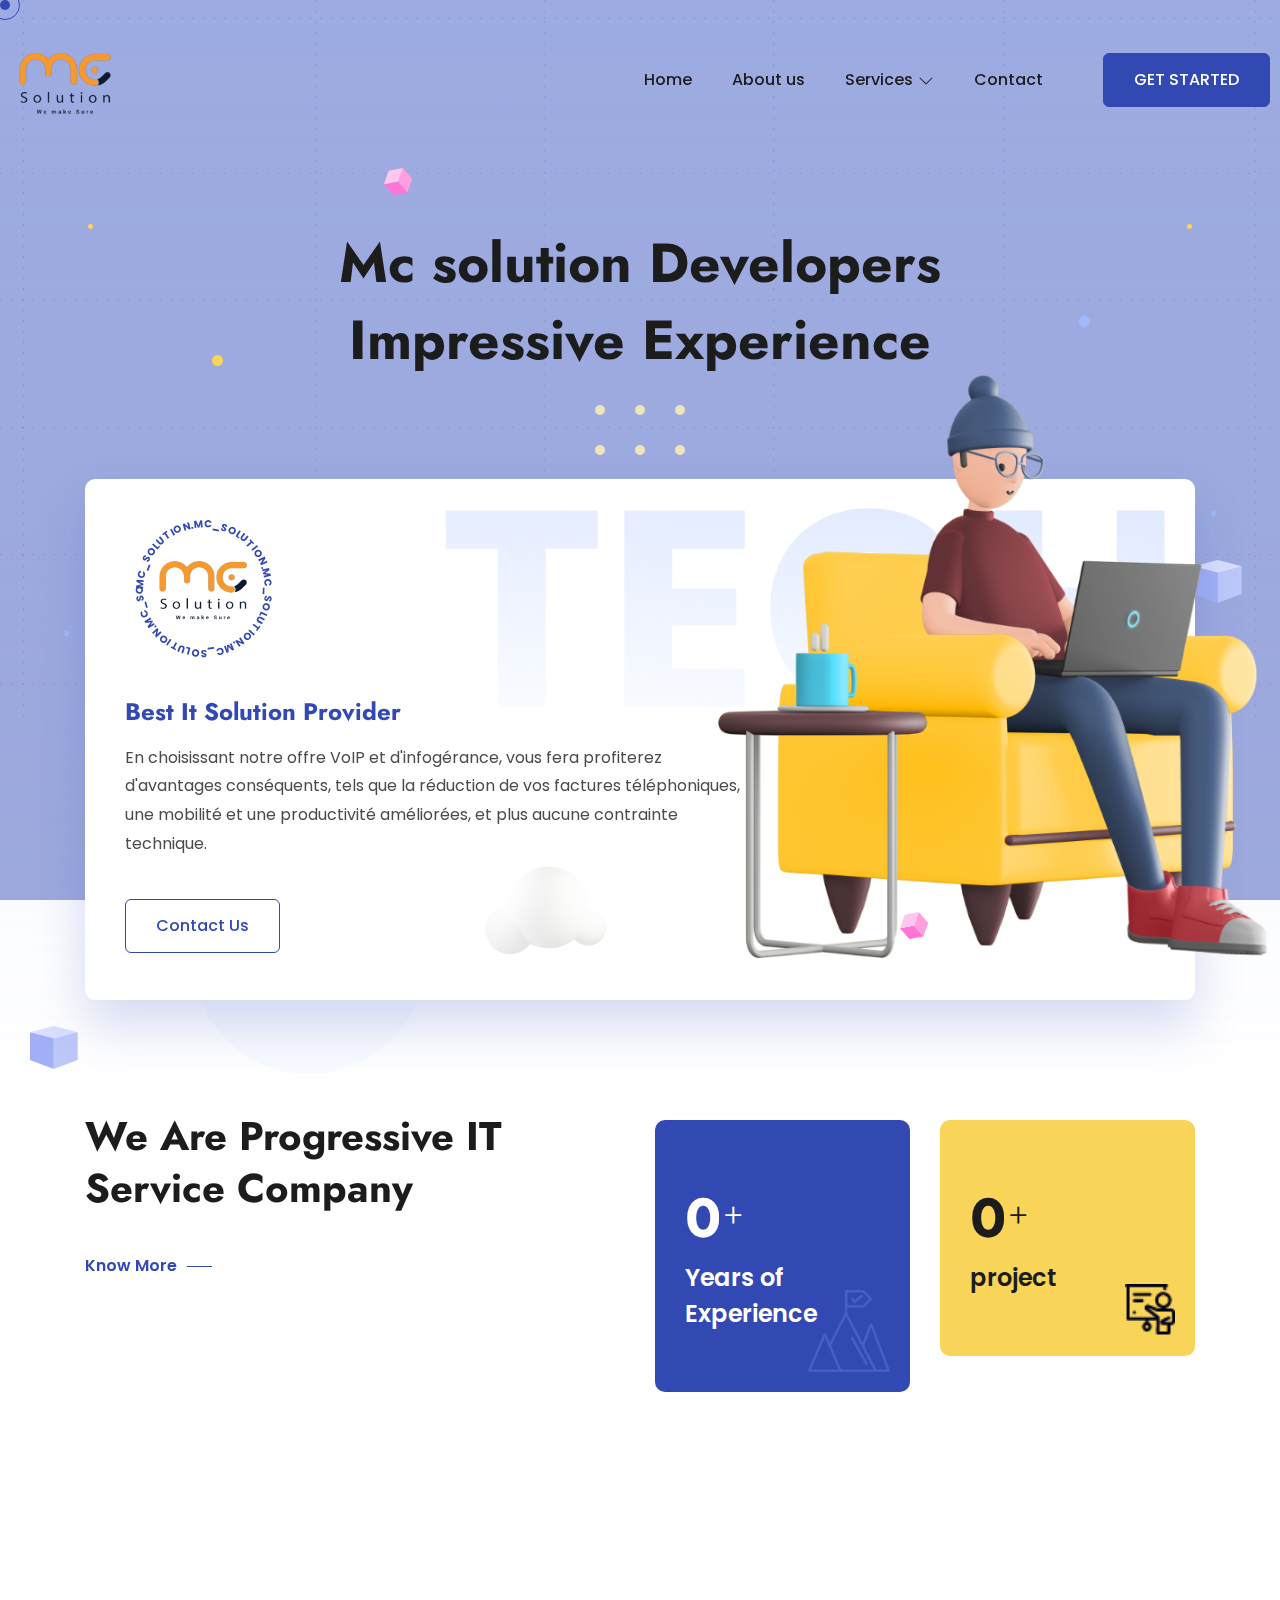
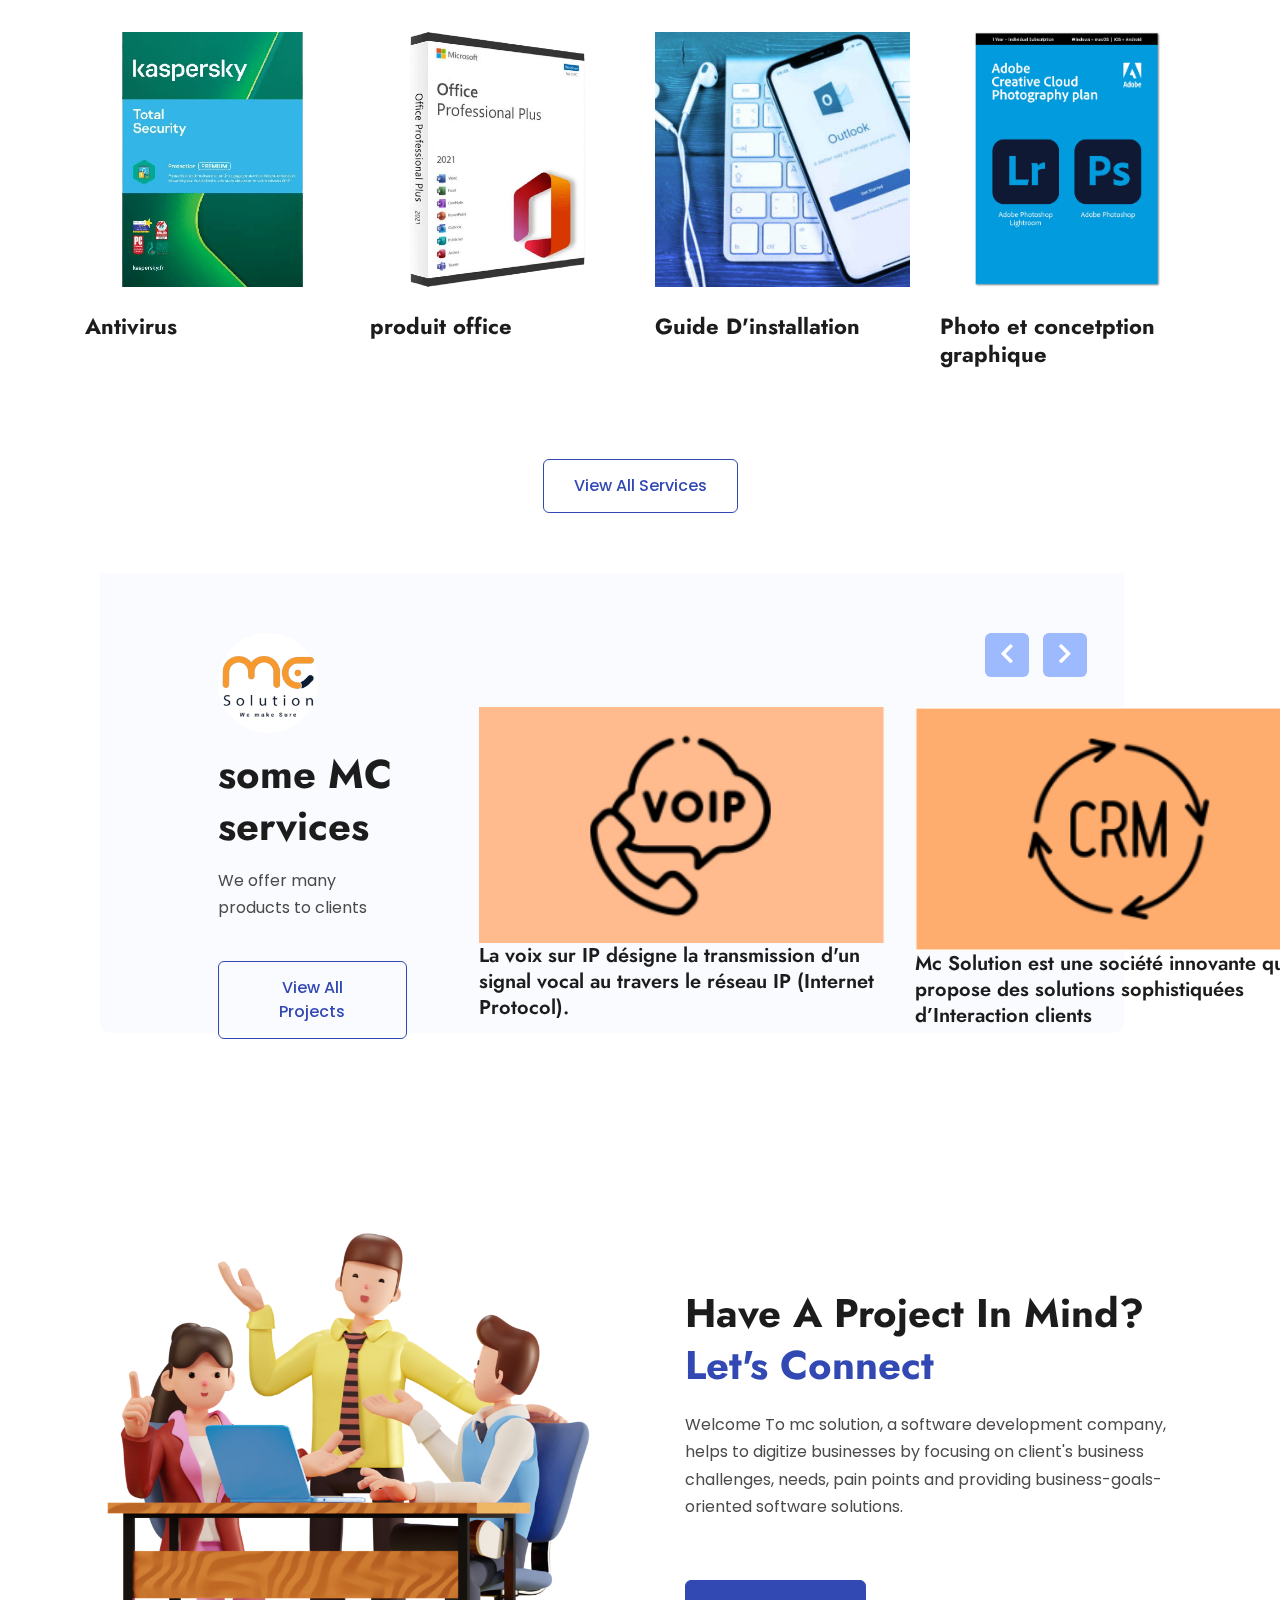
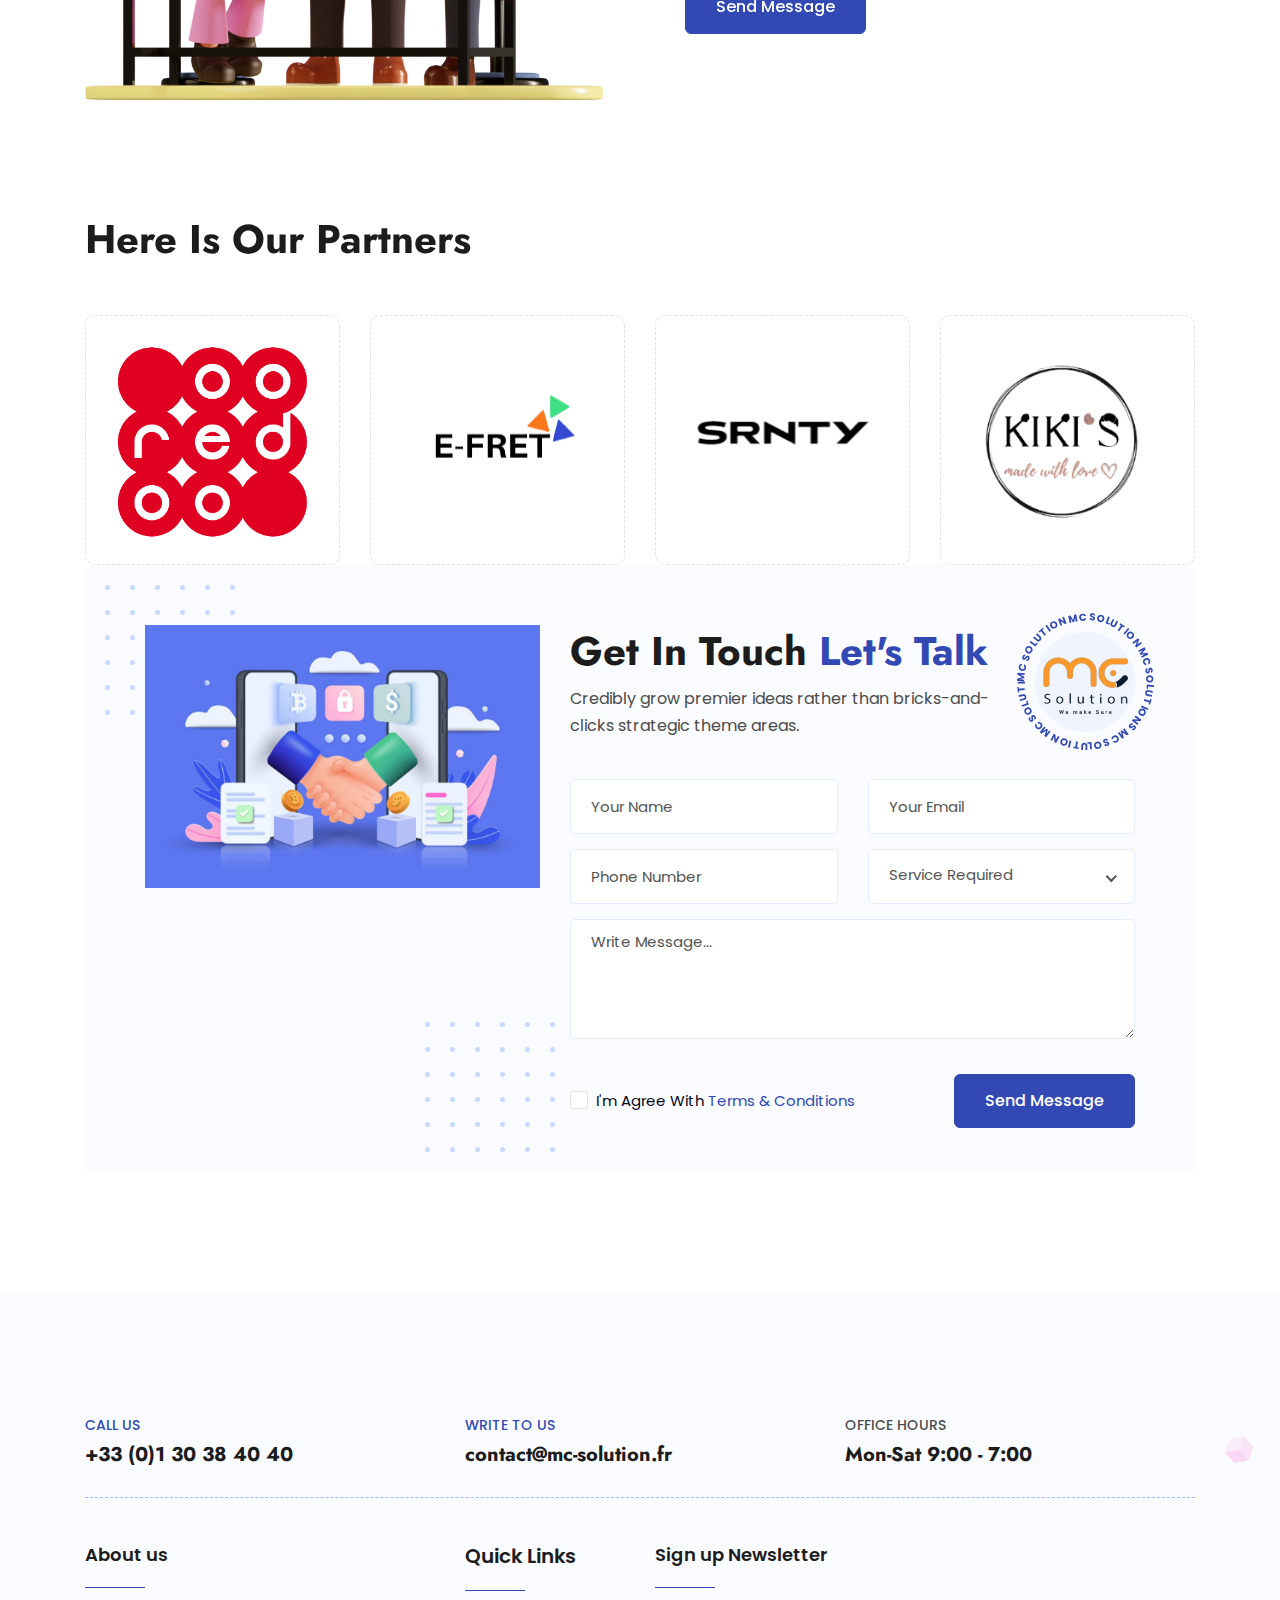
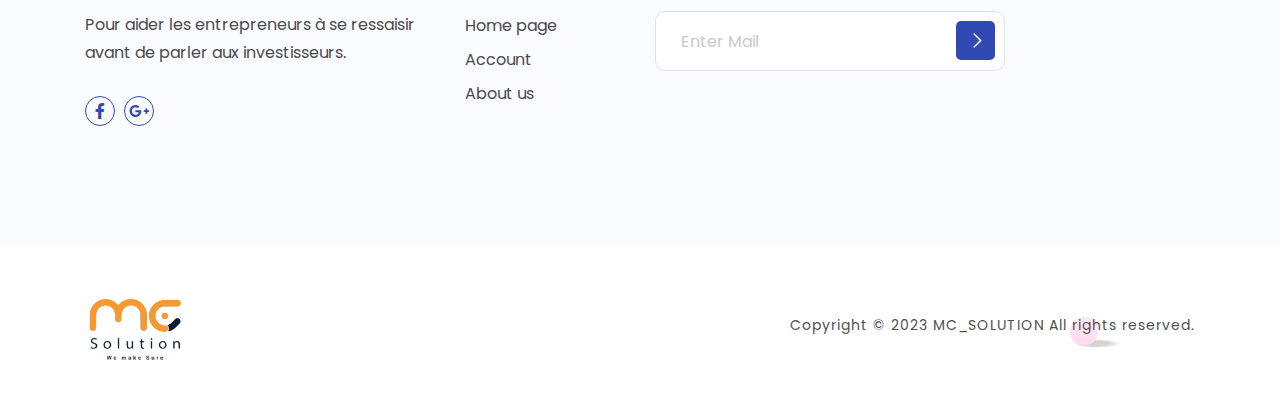
==== index.html @ ef021e76 "test" ====
<!DOCTYPE html>
<html lang="en">
<head>
    <meta charset="UTF-8">
    <meta name="viewport" content="width=device-width, initial-scale=1.0">
    <meta http-equiv="X-UA-Compatible" content="ie=edge">
    <title>MC solution</title>
    <link rel="preconnect" href="https://fonts.googleapis.com">
    <link rel="preconnect" href="https://fonts.gstatic.com" crossorigin>
    <link href="https://fonts.googleapis.com/css2?family=Jost:ital,wght@0,100;0,200;0,300;0,400;0,500;0,600;0,700;0,800;0,900;1,100;1,200;1,300;1,400;1,500;1,600;1,700;1,800;1,900&family=Poppins:ital,wght@0,100;0,200;0,300;0,400;0,500;0,600;0,700;0,800;0,900;1,100;1,200;1,300;1,400;1,500;1,600;1,700;1,800;1,900&display=swap" rel="stylesheet">
    <!-- fontawesome css link -->
    <link rel="stylesheet" href="assets/css/fontawesome-all.min.css">
    <!-- bootstrap css link -->
    <link rel="stylesheet" href="assets/css/bootstrap.min.css">
    <!-- favicon -->
    <link rel="shortcut icon" href="assets/images/iconmc-removebg-preview.png" type="image/x-icon">
    <!-- swipper css link -->
    <link rel="stylesheet" href="assets/css/swiper.min.css">
    <!-- lightcase css links -->
    <link rel="stylesheet" href="assets/css/lightcase.css">
    <!-- odometer css link -->
    <link rel="stylesheet" href="assets/css/odometer.css">
    <!-- line-awesome-icon css -->
    <link rel="stylesheet" href="assets/css/icomoon.css">
    <!-- line-awesome-icon css -->
    <link rel="stylesheet" href="assets/css/line-awesome.min.css">
    <!-- animate.css -->
    <link rel="stylesheet" href="assets/css/animate.css">
    <!-- aos.css -->
    <link rel="stylesheet" href="assets/css/aos.css">
    <!-- nice select css -->
    <link rel="stylesheet" href="assets/css/nice-select.css">
    <!-- main style css link -->
    <link rel="stylesheet" href="assets/css/style.css">
</head>
<body>



<!--~~~~~~~~~~~~~~~~~~~~~~~~~~~~~~~~~~~~~~~
    Start Preloader
~~~~~~~~~~~~~~~~~~~~~~~~~~~~~~~~~~~~~~~~-->
<div class="preloader">
    <div class="drawing" id="loading">
        <div class="loading-dot"></div>
    </div>
</div>
<!--~~~~~~~~~~~~~~~~~~~~~~~~~~~~~~~~~~~~~~~
    End Preloader
~~~~~~~~~~~~~~~~~~~~~~~~~~~~~~~~~~~~~~~~-->


<div class="cursor"></div>
<div class="cursor-follower"></div>


<!--~~~~~~~~~~~~~~~~~~~~~~~~~~~~~~~~~~~~~~~
    Start Header
~~~~~~~~~~~~~~~~~~~~~~~~~~~~~~~~~~~~~~~~-->
<header class="header-section two">
    <div class="header">
        <div class="header-bottom-area">
            <div class="container custom-container">
                <div class="header-menu-content">
                    <nav class="navbar navbar-expand-xl p-0">
                        <a class="site-logo site-title" href="index.html"><img src="assets/images/iconmc-removebg-preview.png" alt="site-logo" height ='100' width='100'></a>
                        <button class="navbar-toggler d-block d-xl-none ml-auto" type="button" data-toggle="collapse" data-target="#navbarSupportedContent"
                            aria-controls="navbarSupportedContent" aria-expanded="false" aria-label="Toggle navigation">
                            <span class="toggle-bar"></span>
                        </button>
                        <div class="collapse navbar-collapse justify-content-end" id="navbarSupportedContent">
                            <ul class="navbar-nav main-menu">
                                <li class="menu_has_children">
                                    <a href="index.html">Home<!--<i class="las la-angle-down"></i>--></a>
                                    <!--<ul class="sub-menu">
                                        <li><a href="index.html">Home One</a></li>
                                        <li><a href="index-two.html">Home Two</a></li>
                                        <li><a href="index-three.html">Home Three</a></li>
                                        <li><a href="index-four.html">Home Four</a></li>
                                        <li><a href="index-five.html">Home Five</a></li>
                                    </ul>-->
                                </li>
                                <li><a href="about.html">About us</a></li>
                                <li class="menu_has_children">
                                    <a href="#0">Services <i class="las la-angle-down"></i></a>
                                    <ul class="sub-menu">
                                        <li><a href="service.html">Création de contenue</a></li>
                                        <li><a href="blog-classic.html">Création de site web </a></li>
                                        <li><a href="service-details.html">sponsoring</a></li>
                                        <li><a href="service-details-two.html">identité de marque</a></li>
                                    </ul>
                                </li>
                                <!--<li><a href="portfolio.html">Portfolio</a></li>
                                <li class="menu_has_children">
                                    <a href="#0">Pages <i class="las la-angle-down"></i></a>
                                    <ul class="sub-menu">
                                        <li><a href="project.html">Project</a></li>
                                        <li><a href="project-details.html">Project Details</a></li>
                                        <li><a href="product.html">Product</a></li>
                                        <li><a href="product-details.html">Product Details</a></li>
                                        <li><a href="cart.html">Cart</a></li>
                                        <li><a href="team.html">Team</a></li>
                                        <li><a href="team-details.html">Team Details</a></li>
                                        <li><a href="plan.html">Pricing Plan</a></li>
                                        <li><a href="faq.html">FAQ</a></li>
                                    </ul>
                                </li>-->
                                <!--<li class="menu_has_children">
                                    <a href="blog.html">our partners <i class="las la-angle-down"></i></a>
                                   <ul class="sub-menu">
                                        <li><a href="blog.html">ooredoo</a></li>
                                        <li><a href="blog-classic.html">moda meubles</a></li>
                                        <li><a href="blog-details.html">kiki's</a></li>
                                        
                                    </ul>
                                </li>-->
                                <li><a href="contact.html">Contact</a></li>
                            </ul>
                            <div class="header-right">
                                <div class="header-action-area">
                                    <div class="header-action">
                                        <a href="contact.html" class="btn--base">GET STARTED</a>
                                    </div>
                                </div>
                            </div>
                        </div>
                    </nav>
                </div>
            </div>
        </div>
    </div>
</header>
<!--~~~~~~~~~~~~~~~~~~~~~~~~~~~~~~~~~~~~~~~
    End Header
~~~~~~~~~~~~~~~~~~~~~~~~~~~~~~~~~~~~~~~~-->


<!--~~~~~~~~~~~~~~~~~~~~~~~~~~~~~~~~~~~~~~~
    Start Banner
~~~~~~~~~~~~~~~~~~~~~~~~~~~~~~~~~~~~~~~~-->
<section class="banner-section two">
    <div class="banner-element-four">
        <img src="assets/images/element/element-6.png" alt="element">
    </div>
    <div class="banner-element-five">
        <img src="assets/images/element/element-7.png" alt="element">
    </div>
    <div class="banner-element-eightteen">
        <img src="assets/images/element/element-53.png" alt="element">
    </div>
    <div class="banner-element-nineteen">
        <img src="assets/images/element/element-6.png" alt="element">
    </div>
    <div class="banner-element-twenty">
        <img src="assets/images/element/element-7.png" alt="element">
    </div>
    <div class="banner-element-twenty-one">
        <img src="assets/images/element/element-7.png" alt="element">
    </div>
    <div class="banner-element-twenty-two">
        <img src="assets/images/element/element-54.png" alt="element">
    </div>
    <div class="banner-element-twenty-three">
        <img src="assets/images/element/element-55.png" alt="element">
    </div>
    <div class="banner-element-twenty-four">
        <img src="assets/images/element/element-56.png" alt="element">
    </div>
    <div class="banner-element-twenty-six">
        <img src="assets/images/element/element-64.png" alt="element">
    </div>
    <div class="container">
        <div class="row justify-content-center align-items-center mb-30-none">
            <div class="col-xl-12 mb-30">
                <div class="banner-content two">
                   <div class="banner-content-header" data-aos="fade-up" data-aos-duration="1200">
                        <h1 class="title">Mc solution Developers</h1>
                        <h1 class="title">Impressive Experience</h1>
                   </div>
                    <div class="banner-area">
                        <div class="banner-text">
                            <span>TECH</span>
                        </div>
                        <div class="banner-left-content">
                            <div class="banner-left-video">
                                <div class="circle">
                                    <svg version="1.1" xmlns="http://www.w3.org/2000/svg" xmlns:xlink="http://www.w3.org/1999/xlink" x="0px" y="0px" width="300px" height="300px" viewBox="0 0 300 300" enable-background="new 0 0 300 300" xml:space="preserve">
                                        <defs>
                                            <path id="circlePath" d=" M 150, 150 m -60, 0 a 60,60 0 0,1 120,0 a 60,60 0 0,1 -120,0 "/>
                                        </defs>
                                        <circle cx="150" cy="100" r="75" fill="none"/>
                                        <g>
                                            <use xlink:href="#circlePath" fill="none"/>
                                            <text fill="#3249b3">
                                                <textPath xlink:href="#circlePath">mc_solution.mc_solution.mc_solution.mc_solution.mc_solution</textPath>
                                            </text>
                                        </g>
                                    </svg>
                                </div>
                                <div class="video-main">
                                    <div class="promo-video">
                                        <div class="waves-block">
                                            <div class="waves wave-1"></div>
                                            <div class="waves wave-2"></div>
                                            <div class="waves wave-3"></div>
                                            <div class="contact-logo">
                                                <img src="assets/images/iconmc-removebg-preview.png" height="96" width="96" alt="favicon">
                                            </div>
                                        </div>
                                    </div>
                                    <!--<a class="video-icon video" data-rel="lightcase:myCollection" href="https://www.youtube.com/embed/LRhrNC-OC0Y">
                                        <i class="fas fa-play"></i>
                                    </a>-->
                                </div>
                            </div>
                            <!--<div class="banner-left-arrow">
                                <img src="assets/images/element/element-1.png" alt="element">
                            </div>
                            <div class="banner-left-intro">
                                <span>Play Intro</span>
                            </div>-->
                            <div class="banner-left-footer">
                                <h3 class="title">Best It Solution Provider</h3>
                                <p>En choisissant notre offre VoIP et d'infogérance, vous fera profiterez d'avantages conséquents, tels que la réduction de vos factures téléphoniques, une mobilité et une productivité améliorées, et plus aucune contrainte technique.</p>
                                <div class="banner-left-btn">
                                    <a href="contact.html" class="btn--base active">Contact Us</a>
                                </div>
                            </div>
                        </div>
                        <div class="banner-thumb">
                            <img src="assets/images/element/element-52.png" height="90%" width="90%" alt="element">
                        </div>
                    </div>
                </div>
            </div>
        </div>
    </div>
</section>
<!--~~~~~~~~~~~~~~~~~~~~~~~~~~~~~~~~~~~~~~~
    End Banner
~~~~~~~~~~~~~~~~~~~~~~~~~~~~~~~~~~~~~~~~-->


<!--~~~~~~~~~~~~~~~~~~~~~~~~~~~~~~~~~~~~~~~
    Start Scroll-To-Top
~~~~~~~~~~~~~~~~~~~~~~~~~~~~~~~~~~~~~~~~-->
<a href="#" class="scrollToTop"><i class="las la-angle-double-up"></i></a>
<!--~~~~~~~~~~~~~~~~~~~~~~~~~~~~~~~~~~~~~~~
    End Scroll-To-Top
~~~~~~~~~~~~~~~~~~~~~~~~~~~~~~~~~~~~~~~~-->


<!--~~~~~~~~~~~~~~~~~~~~~~~~~~~~~~~~~~~~~~~
    Start Statistics
~~~~~~~~~~~~~~~~~~~~~~~~~~~~~~~~~~~~~~~~-->
<section class="statistics-section pb-120">
    <div class="statistics-element-one">
        <img src="assets/images/element/element-39.png" alt="element">
    </div>
    <div class="statistics-element-two">
        <img src="assets/images/element/element-60.png" alt="element">
    </div>
    <div class="statistics-element-three">
        <img src="assets/images/element/element-26.png" alt="element">
    </div>
    <div class="container">
        <div class="row justify-content-center mb-30-none">
            <div class="col-xl-6 col-lg-6 mb-30">
                <div class="statistics-left-content">
                    <h2 class="title">We are progressive IT service company</h2>
                    <!--<p>Our motto includes the core values of the company and describes our philosophy. We moved heaven and earth to make the company’s motto applicable to every member of the team.</p>-->
                    <div class="statistics-left-btn">
                        <a href="about.html" class="custom-btn">Know More</a>
                    </div>
                </div>
            </div>
            <div class="col-xl-6 col-lg-6 mb-30">
                <div class="statistics-item-area">
                    <div class="row mb-30-none">
                        <div class="col-xl-6 col-lg-6 col-md-6 mb-30">
                            <div class="statistics-item">
                                <div class="statistics-icon">
                                    <img src="assets/images/icon/icon-8.png" alt="icon">
                                </div>
                                <div class="statistics-content">
                                    <div class="odo-area">
                                        <h3 class="odo-title odometer" data-odometer-final="2">0</h3>
                                        <h3 class="title">+</h3>
                                    </div>
                                    <p>Years of Experience</p>
                                </div>
                            </div>
                        </div>
                        <div class="col-xl-6 col-lg-6 col-md-6 mb-30">
                            <div class="statistics-item">
                                <div class="statistics-icon">
                                    <img src="assets/images/icon/icon-19.png" height="50" width="50"  alt="icon">
                                </div>
                                <div class="statistics-content">
                                    <div class="odo-area">
                                        <h3 class="odo-title odometer" data-odometer-final="150">0</h3>
                                        <h3 class="title">+</h3>
                                    </div>
                                    <p>project</p>
                                </div>
                            </div>
                        </div>
                    </div>
                </div>
            </div>
        </div>
    </div>
</section>
<!--~~~~~~~~~~~~~~~~~~~~~~~~~~~~~~~~~~~~~~~
    End Statistics
~~~~~~~~~~~~~~~~~~~~~~~~~~~~~~~~~~~~~~~~-->


<!--~~~~~~~~~~~~~~~~~~~~~~~~~~~~~~~~~~~~~~~
    Start Overview
~~~~~~~~~~~~~~~~~~~~~~~~~~~~~~~~~~~~~~~~-->
<section class="overview-section pb-120">
    <div class="overview-element">
        <img src="assets/images/element/element-24.png" alt="element">
    </div>
    <div class="container">
        <div class="row justify-content-center mb-30-none">
            <div class="col-xl-6 col-lg-6 mb-30">
                <!--<div class="overview-thumb">
                   <img src="assets/images/element/element-61.png" alt="element">
                    <div class="overview-thumb-element">
                        <img src="assets/images/element/element-62.png" alt="element">
                    </div>
                </div>-->
            </div>
            <div class="col-xl-6 col-lg-6 mb-30">
                <!--<div class="overview-content">-->
                    <!--<h2 class="title">We specialize in the web development</h2>
                    <p>Our motto includes the core values of the company and describes our philosophy. We moved heaven and earth to make the company’s motto applicable to every member of the team.</p>
                    <div class="overview-btn">-->
                        <!--<a href="service.html" class="btn--base active">View All Services</a>-->
                    <!--</div>-->
                </div>
            </div>
        </div>
    </div>
</section>
<!--~~~~~~~~~~~~~~~~~~~~~~~~~~~~~~~~~~~~~~~
    End Overview
~~~~~~~~~~~~~~~~~~~~~~~~~~~~~~~~~~~~~~~~-->


<!--~~~~~~~~~~~~~~~~~~~~~~~~~~~~~~~~~~~~~~~
    Start Service
~~~~~~~~~~~~~~~~~~~~~~~~~~~~~~~~~~~~~~~~-->
<section class="service-section two pb-120">
    <div class="service-element-one two">
        <img src="assets/images/element/element-23.png" alt="element">
    </div>
    <div class="container">
        <div class="row justify-content-center mb-60-none">
            <div class="col-xl-3 col-lg-4 col-md-6 col-sm-6 mb-60">
                <div class="service-item two">
                    <div class="service-icon">
                        <img src="assets/images/icon/kaspersky-total-security-5-postes-2-ans-ve-removebg-preview.png" alt="icon">
                    </div>
                    <div class="service-content">
                        <h3 class="title">Antivirus</h3>
                        <!--<p>We rank among the best in the US, Argentina, and Ukraine. Our apps get</p>-->
                        <div class="service-btn">
                            <!--<a href="service.html" class="custom-btn">Learn More <i class="icon-Group-2361 ml-2"></i></a>-->
                        </div>
                    </div>
                </div>
            </div>
            <div class="col-xl-3 col-lg-4 col-md-6 col-sm-6 mb-60">
                <div class="service-item two">
                    <div class="service-icon">
                        <img src="assets/images/icon/microsoft-office-2021-professionnel-plus-professi-removebg-preview.png" alt="icon">
                    </div>
                    <div class="service-content">
                        <h3 class="title">produit office</h3>
                        <!--<p>We rank among the best in the US, Argentina, and Ukraine. Our apps get</p>-->
                        <div class="service-btn">
                            <!--<a href="service.html" class="custom-btn">Learn More <i class="icon-Group-2361 ml-2"></i></a>-->
                        </div>
                    </div>
                </div>
            </div>
            <div class="col-xl-3 col-lg-4 col-md-6 col-sm-6 mb-60">
                <div class="service-item two">
                    <div class="service-icon">
                        <img src="assets/images/icon/Office365-outlook-courrier-calendrier-contacts2-edit-300x300-1.png" alt="icon">
                    </div>
                    <div class="service-content">
                        <h3 class="title">Guide D'installation</h3>
                        <!--<p>We rank among the best in the US, Argentina, and Ukraine. Our apps get</p>-->
                        <div class="service-btn">
                            <!--<a href="service.html" class="custom-btn">Learn More <i class="icon-Group-2361 ml-2"></i></a>-->
                        </div>
                    </div>
                </div>
            </div>
            <div class="col-xl-3 col-lg-4 col-md-6 col-sm-6 mb-60">
                <div class="service-item two">
                    <div class="service-icon">
                        <img src="assets/images/icon/adobe_65259143_creative_cloud_photography_plan_1109799.webp" alt="icon">
                    </div>
                    <div class="service-content">
                        <h3 class="title">Photo et concetption graphique</h3>
                        <!--<p>We rank among the best in the US, Argentina, and Ukraine. Our apps get</p>-->
                        <div class="service-btn">
                            <!--<a href="service.html" class="custom-btn">Learn More <i class="icon-Group-2361 ml-2"></i></a>-->
                        </div>
                        
                    </div>
                    
                        
                    </div>
                        
                </div>
                <a href="service-details-two.html" class="btn--base active">View All Services</a>
            </div>
        </div>
    </div>
</section>
<!--~~~~~~~~~~~~~~~~~~~~~~~~~~~~~~~~~~~~~~~
    End Service
~~~~~~~~~~~~~~~~~~~~~~~~~~~~~~~~~~~~~~~~-->


<!--~~~~~~~~~~~~~~~~~~~~~~~~~~~~~~~~~~~~~~~
    Start Project
~~~~~~~~~~~~~~~~~~~~~~~~~~~~~~~~~~~~~~~~-->
<section class="project-section two">
    <div class="project-element-one two">
        <img src="assets/images/element/element-60.png" alt="element">
    </div>
    <div class="project-element-two two">
        <img src="assets/images/element/element-65.png" alt="element">
    </div>
    <div class="container-fluid p-0">
        <div class="project-area">
            <div class="row justify-content-center mb-30-none">
                <div class="col-xl-2 offset-xl-2 col-md-12 col-lg-4 mb-30">
                    <div class="project-left-content">
                        <div class="logo-icon">
                            <img src="assets/images/iconmc-removebg-preview.png" alt="favicon">
                        </div>
                        <h2 class="title">some MC services</h2>
                            <p>We offer many products to clients</p>
                        <div class="project-left-btn">
                            <a href="project.html" class="btn--base active">View All Projects</a>
                        </div>
                    </div>
                </div>
                <div class="col-xl-8 col-xxl-8 col-lg-8 mb-30">
                    <div class="project-slider-area">
                        <div class="slider-prev">
                            <i class="fas fa-chevron-left"></i>
                        </div>
                        <div class="slider-next">
                            <i class="fas fa-chevron-right"></i>
                        </div>
                        <div class="project-slider">
                            <div class="swiper-wrapper">
                                <div class="swiper-slide">
                                    <div class="project-thumb two">
                                        <img src="assets/images/project/voip.png" alt="project">
                                        <!--<div class="project-overlay">-->
                                            <div class="overlay-content">
                                                <h4 class="title">La voix sur IP désigne la transmission d'un signal vocal au travers le réseau IP (Internet Protocol).<!--<a href="project-details.html">Brand redesign meanwhile <br> focusing product</a>--></h4>
                                            </div>
                                        <!--</div>-->
                                    </div>
                                </div>
                                <div class="swiper-slide">
                                    <div class="project-thumb two">
                                        <img src="assets/images/project/crm.png" alt="project">
                                        <!--<div class="project-overlay">-->
                                            <div class="overlay-content">
                                                <h4 class="title">Mc Solution est une société innovante qui propose des solutions sophistiquées d’Interaction clients<!--<a href="project-details.html">Brand redesign meanwhile <br> focusing product</a>--></h4>
                                            </div>
                                        <!--</div>-->
                                    </div>
                                </div>
                                <div class="swiper-slide">
                                    <div class="project-thumb two">
                                        <img src="assets/images/project/sms.png" alt="project">
                                        <!--<div class="project-overlay">-->
                                            <div class="overlay-content">
                                                <h4 class="title">Profitez d'une intégration aisée avec votre système d'informations.<!--<a href="project-details.html">Brand redesign meanwhile <br> focusing product</a>--></h4>
                                            </div>
                                        <!--</div>-->
                                    </div>
                                </div>
                                <div class="swiper-slide">
                                    <div class="project-thumb two">
                                        <img src="assets/images/project/telw.png" alt="project">
                                       <!-- <div class="project-overlay">-->
                                            <div class="overlay-content">
                                                <h4 class="title">La SDA ( sélection directe à l'arrivée ) ,désigne une spécificité du réseau RNIS (lignes analogiques) qui permet d'appeler directement un poste interne (à une entreprise, une administration) avec un téléphone externe sans intermédiaire. <!--<a href="project-details.html">Brand redesign meanwhile <br> focusing product</a>--></h4>
                                            </div>
                                        <!--</div>-->
                                    </div>
                                </div>
                                <div class="swiper-slide">
                                    <div class="project-thumb two">
                                        <img src="assets/images/project/ccsw.png" alt="project">
                                        <!--<div class="project-overlay">-->
                                            <div class="overlay-content">
                                                <h4 class="title">Nos Spécialistes s'occupent de la Création de Sites Vitrines &amp; E-commerces Sur Mesure. Votre Nouveau Site Web Pour Valoriser Votre Expertise ou Vendre vos Produits en Ligne.<!--<a href="project-details.html">Brand redesign meanwhile <br> focusing product</a>--></h4>
                                            </div>
                                        <!--</div>-->
                                    </div>
                                </div>
                            </div>
                        </div>
                    </div>
                </div>
            </div>
        </div>
    </div>
</section>
<!--~~~~~~~~~~~~~~~~~~~~~~~~~~~~~~~~~~~~~~~
    End Project
~~~~~~~~~~~~~~~~~~~~~~~~~~~~~~~~~~~~~~~~-->


<!--~~~~~~~~~~~~~~~~~~~~~~~~~~~~~~~~~~~~~~~
    Start About
~~~~~~~~~~~~~~~~~~~~~~~~~~~~~~~~~~~~~~~~-->
<section class="about-section pt-120">
    <div class="about-element-one two">
        <img src="assets/images/element/element-39.png" alt="element">
    </div>
    <div class="container">
        <div class="about-area">
            <div class="row justify-content-center align-items-center mb-30-none">
                <div class="col-xl-6 col-lg-6 mb-30">
                    <div class="box-wrapper two">
                        <div class="box3"></div>
                        <div class="box1">
                            <div class="box-element-one">
                                <img src="assets/images/element/element-59.png" alt="element">
                            </div>
                            <div class="box-element-two">
                                <img src="assets/images/element/element-7.png" alt="element">
                            </div>
                        </div>
                        <div class="box2">
                            <div class="box-element-five">
                                <img src="assets/images/element/element-16.png" alt="element">
                            </div>
                            <div class="box-element-six">
                                <img src="assets/images/element/element-7.png" alt="element">
                            </div>
                        </div>
                    </div>
                    <div class="about-thumb">
                        <img src="assets/images/element/element-58.png" alt="element">
                    </div>
                </div>
                <div class="col-xl-6 col-lg-6 mb-30">
                    <div class="about-content">
                        <h2 class="title">Have a project in mind? <span class="text--base">Let's connect</span></h2>
                        <!--<p class="para">We rank among the best in the US, Argentina, and Ukraine. Our apps get featured as best in class, & our clients love our work.</p>-->
                        <p>Welcome To mc solution, a software development company, helps to digitize businesses by focusing on client's business challenges, needs, pain points and providing business-goals-oriented software solutions.</p>
                        <div class="about-btn">
                            <a href="contact.html" class="btn--base">Send Message</a>
                        </div>
                    </div>
                </div>
            </div>
        </div>
    </div>
</section>
<!--~~~~~~~~~~~~~~~~~~~~~~~~~~~~~~~~~~~~~~~
    End About
~~~~~~~~~~~~~~~~~~~~~~~~~~~~~~~~~~~~~~~~-->


<!--~~~~~~~~~~~~~~~~~~~~~~~~~~~~~~~~~~~~~~~
    Start Brand
~~~~~~~~~~~~~~~~~~~~~~~~~~~~~~~~~~~~~~~~-->
<div class="brand-section pt-120">
    <div class="container">
        <div class="row justify-content-center">
            <div class="col-xl-12">
                <div class="section-header">
                    <h2 class="section-title">Here is our partners</h2>
                </div>
                <div class="brand-slider-area">
                    <div class="brand-slider">
                        <div class="swiper-wrapper">
                            <div class="swiper-slide">
                                
                                <div class="brand-item">
                                    <img src="assets/images/brand/ooredoo_removebg-preview (1).png" alt="brand">
                                </div>
                            </div>
                            <div class="swiper-slide">
                                <div class="brand-item">
                                    <img src="assets/images/brand/E-FRET.png" alt="brand">
                                </div>
                            </div>
                            <div class="swiper-slide">
                                <div class="brand-item">
                                    <img src="assets/images/brand/SRNTY.png" alt="brand">
                                </div>
                            </div>
                            <div class="swiper-slide">
                                <div class="brand-item">
                                    <img src="assets/images/brand/kiki's.png" alt="brand">
                                </div>
                            </div>
                            <div class="swiper-slide">
                                <div class="brand-item">
                                    <img src="assets/images/brand/moda-meubles.png" alt="brand">
                                </div>
                            </div>
                        </div>
                    </div>
                </div>
            </div>
        </div>
    </div>
</div>
<!--~~~~~~~~~~~~~~~~~~~~~~~~~~~~~~~~~~~~~~~
    End Brand
~~~~~~~~~~~~~~~~~~~~~~~~~~~~~~~~~~~~~~~~-->


<!--~~~~~~~~~~~~~~~~~~~~~~~~~~~~~~~~~~~~~~~
    Start Team
~~~~~~~~~~~~~~~~~~~~~~~~~~~~~~~~~~~~~~~~-->
<!--<section class="team-section two ptb-120">
    <div class="container">
        <div class="row">
            <div class="col-xl-12">
                <div class="section-header-wrapper">
                    <div class="section-header">
                        <h2 class="section-title">Softim Expert Team</h2>
                        <p>We rank among the best in the US, Argentina, and Ukraine. Our apps get featured as best in class, and our clients love our work.</p>
                    </div>
                    <div class="slider-nav-area">
                        <div class="slider-prev">
                            <i class="fas fa-chevron-left"></i>
                        </div>
                        <div class="slider-next">
                            <i class="fas fa-chevron-right"></i>
                        </div>
                    </div>
                </div>
            </div>
        </div>
        <div class="row justify-content-center mb-30-none">
            <div class="col-xl-12">
                <div class="team-slider-area two">
                    <div class="team-slider two">
                        <div class="swiper-wrapper">
                            <div class="swiper-slide">
                                <div class="team-item">
                                    <div class="team-thumb">
                                        <img src="assets/images/team/team-5.png" alt="team">
                                        <div class="team-social-area">
                                            <ul class="team-social">
                                                <li><a href="#0"><i class="fab fa-facebook-f"></i></a></li>
                                                <li><a href="#0"><i class="fab fa-twitter"></i></a></li>
                                                <li><a href="#0"><i class="fab fa-google-plus-g"></i></a></li>
                                                <li><a href="#0"><i class="fab fa-instagram"></i></a></li>
                                            </ul>
                                        </div>
                                    </div>
                                    <div class="team-content">
                                        <h3 class="title"><a href="team-details.html">Nilkusa Agawal</a></h3>
                                        <span class="sub-title">Sr. Marketer</span>
                                    </div>
                                </div>
                            </div>
                            <div class="swiper-slide">
                                <div class="team-item">
                                    <div class="team-thumb">
                                        <img src="assets/images/team/team-4.png" alt="team">
                                        <div class="team-social-area">
                                            <ul class="team-social">
                                                <li><a href="#0"><i class="fab fa-facebook-f"></i></a></li>
                                                <li><a href="#0"><i class="fab fa-twitter"></i></a></li>
                                                <li><a href="#0"><i class="fab fa-google-plus-g"></i></a></li>
                                                <li><a href="#0"><i class="fab fa-instagram"></i></a></li>
                                            </ul>
                                        </div>
                                    </div>
                                    <div class="team-content">
                                        <h3 class="title"><a href="team-details.html">Abhisek Roy</a></h3>
                                        <span class="sub-title">Havey Truck Instructor</span>
                                    </div>
                                </div>
                            </div>
                            <div class="swiper-slide">
                                <div class="team-item">
                                    <div class="team-thumb">
                                        <img src="assets/images/team/team-6.png" alt="team">
                                        <div class="team-social-area">
                                            <ul class="team-social">
                                                <li><a href="#0"><i class="fab fa-facebook-f"></i></a></li>
                                                <li><a href="#0"><i class="fab fa-twitter"></i></a></li>
                                                <li><a href="#0"><i class="fab fa-google-plus-g"></i></a></li>
                                                <li><a href="#0"><i class="fab fa-instagram"></i></a></li>
                                            </ul>
                                        </div>
                                    </div>
                                    <div class="team-content">
                                        <h3 class="title"><a href="team-details.html">Rashmika Mandana</a></h3>
                                        <span class="sub-title">Lady Instructor</span>
                                    </div>
                                </div>
                            </div>
                        </div>
                    </div>
                </div>
            </div>
        </div>
    </div>
</section>-->
<!--~~~~~~~~~~~~~~~~~~~~~~~~~~~~~~~~~~~~~~~
    End Team
~~~~~~~~~~~~~~~~~~~~~~~~~~~~~~~~~~~~~~~~-->


<!--~~~~~~~~~~~~~~~~~~~~~~~~~~~~~~~~~~~~~~~
    Start Client
~~~~~~~~~~~~~~~~~~~~~~~~~~~~~~~~~~~~~~~~-->
<!--<section class="client-section two pb-120">
    <div class="client-element-one two">
        <img src="assets/images/element/element-66.png" alt="element">
    </div>
    <div class="client-element-two two">
        <img src="assets/images/element/element-45.png" alt="element">
    </div>
    <div class="client-element-three">
        <img src="assets/images/element/element-46.png" alt="element">
    </div>
    <div class="container">
        <div class="row justify-content-center">
            <div class="col-xl-7 col-lg-8 text-center">
                <div class="section-header">
                    <h2 class="section-title">Hear from happy customers</h2>
                    <p>Credibly grow premier ideas rather than bricks-and-clicks strategic theme areas distributed for stand-alone web-readiness.</p>
                </div>
            </div>
        </div>
        <div class="client-area">
            <div class="row justify-content-center align-items-end mb-30-none">
                <div class="col-xl-8 col-lg-8 col-md-6 mb-30">
                    <div class="client-slider-area two">
                        <div class="client-slider-two">
                            <div class="swiper-wrapper">
                                <div class="swiper-slide">
                                    <div class="client-item">
                                        <div class="client-header">
                                            <div class="client-quote">
                                                <img src="assets/images/client/quote-2.png" alt="client">
                                            </div>
                                            <div class="client-thumb">
                                                <img src="assets/images/client/client-4.png" alt="client">
                                            </div>
                                        </div>
                                        <div class="client-content">
                                            <p>We teach martial arts because we love it — not because we want to make money on you. Unlike.</p>
                                        </div>
                                        <div class="client-footer">
                                            <div class="client-footer-left">
                                                <h4 class="title">Randall Schwartz</h4>
                                                <span class="sub-title">Sr. Consultant</span>
                                            </div>
                                        </div>
                                    </div>
                                </div>
                                <div class="swiper-slide">
                                    <div class="client-item">
                                        <div class="client-header">
                                            <div class="client-quote">
                                                <img src="assets/images/client/quote-2.png" alt="client">
                                            </div>
                                            <div class="client-thumb">
                                                <img src="assets/images/client/client-5.png" alt="client">
                                            </div>
                                        </div>
                                        <div class="client-content">
                                            <p>We teach martial arts because we love it — not because we want to make money on you. Unlike.</p>
                                        </div>
                                        <div class="client-footer">
                                            <div class="client-footer-left">
                                                <h4 class="title">Andru Smith</h4>
                                                <span class="sub-title">Marketing Manager</span>
                                            </div>
                                        </div>
                                    </div>
                                </div>
                                <div class="swiper-slide">
                                    <div class="client-item">
                                        <div class="client-header">
                                            <div class="client-quote">
                                                <img src="assets/images/client/quote-2.png" alt="client">
                                            </div>
                                            <div class="client-thumb">
                                                <img src="assets/images/client/client-4.png" alt="client">
                                            </div>
                                        </div>
                                        <div class="client-content">
                                            <p>We teach martial arts because we love it — not because we want to make money on you. Unlike.</p>
                                        </div>
                                        <div class="client-footer">
                                            <div class="client-footer-left">
                                                <h4 class="title">Randall Schwartz</h4>
                                                <span class="sub-title">Sr. Consultant</span>
                                            </div>
                                        </div>
                                    </div>
                                </div>
                            </div>
                        </div>
                    </div>
                </div>
                <div class="col-xl-4 col-lg-4 col-md-6 mb-30">
                    <div class="client-right-thumb">
                        <img src="assets/images/client/client-big.png" alt="client">
                        <div class="client-thumb-element">
                            <img src="assets/images/element/element-67.png" alt="element">
                        </div>
                        <div class="client-thumb-overlay">
                            <div class="client-thumb-video">
                                <div class="video-main">
                                    <div class="promo-video">
                                        <div class="waves-block">
                                            <div class="waves wave-1"></div>
                                            <div class="waves wave-2"></div>
                                            <div class="waves wave-3"></div>
                                        </div>
                                    </div>
                                    <a class="video-icon video" data-rel="lightcase:myCollection" href="https://www.youtube.com/embed/LRhrNC-OC0Y">
                                        <i class="las la-play"></i>
                                    </a>
                                </div>
                            </div>
                        </div>
                    </div>
                </div>
                <div class="client-pagination"></div>
                <div class="slider-prev">
                    <i class="las la-long-arrow-alt-left"></i>
                </div>
                <div class="slider-next">
                    <i class="las la-long-arrow-alt-right"></i>
                </div>
            </div>
        </div>
    </div>
</section>-->
<!--~~~~~~~~~~~~~~~~~~~~~~~~~~~~~~~~~~~~~~~
    End Client
~~~~~~~~~~~~~~~~~~~~~~~~~~~~~~~~~~~~~~~~-->


<!--~~~~~~~~~~~~~~~~~~~~~~~~~~~~~~~~~~~~~~~
    Start Contact
~~~~~~~~~~~~~~~~~~~~~~~~~~~~~~~~~~~~~~~~-->
<section class="contact-section two pb-120">
    <div class="container">
        <div class="contact-element-one">
            <img src="assets/images/element/element-6.png" alt="element">
        </div>
        <div class="contact-element-two">
            <img src="assets/images/element/element-39.png" alt="element">
        </div>
        <div class="contact-element-three">
            <img src="assets/images/element/element-26.png" alt="element">
        </div>
        <div class="contact-element-four">
            <img src="assets/images/element/element-7.png" alt="element">
        </div>
        <div class="contact-area">
            <div class="contact-element-five">
                <img src="assets/images/element/element-60.png" alt="element">
            </div>
            <div class="contact-element-six">
                <img src="assets/images/element/element-60.png" alt="element">
            </div>
            <div class="row mb-30-none">
                <div class="col-xl-5 col-lg-5 mb-30">
                    <div class="contact-thumb">
                        <img src="assets/images/project/project-2.png" alt="contact">
                    </div>
                </div>
                <div class="col-xl-7 col-lg-7 mb-30">
                    <div class="contact-form-area">
                        <div class="contact-form-header">
                            <div class="left">
                                <h2 class="title">Get in Touch <span class="text--base">Let's Talk</span></h2>
                                <p>Credibly grow premier ideas rather than bricks-and-clicks strategic theme areas.</p>
                            </div>
                            <div class="right">
                                <div class="circle">
                                    <svg version="1.1" xmlns="http://www.w3.org/2000/svg" xmlns:xlink="http://www.w3.org/1999/xlink" x="0px" y="0px" width="300px" height="300px" viewBox="0 0 300 300" enable-background="new 0 0 300 300" xml:space="preserve">
                                        <defs>
                                            <path id="circlePathtwo" d=" M 150, 150 m -60, 0 a 60,60 0 0,1 120,0 a 60,60 0 0,1 -120,0 "/>
                                        </defs>
                                        <circle cx="150" cy="100" r="75" fill="none"/>
                                        <g>
                                            <use xlink:href="#circlePathtwo" fill="none"/>
                                            <text fill="#3249b3">
                                                <textPath xlink:href="#circlePathtwo">mc solution mc solution mc solutions mc solution mc solution mc solution</textPath>
                                            </text>
                                        </g>
                                    </svg>
                                </div>
                                <div class="contact-logo">
                                    <img src="assets/images/iconmc-removebg-preview.png" height="93" width="93" alt="favicon">
                                </div>
                            </div>
                        </div>
                        <form class="contact-form">
                            <div class="row justify-content-center mb-30-none">
                                <div class="col-xl-6 col-lg-6 form-group">
                                    <input type="text" class="form--control" placeholder="Your Name">
                                </div>
                                <div class="col-xl-6 col-lg-6 form-group">
                                    <input type="email" class="form--control" placeholder="Your Email">
                                </div>
                                <div class="col-xl-6 col-lg-6 form-group">
                                    <input type="text" class="form--control" placeholder="Phone Number" oninput="this.value = this.value.replace(/[^0-9.]/g, '').replace(/(\..*)\./g, '$1');" />
                                </div>
                                <div class="col-xl-6 col-lg-6 form-group">
                                    <div class="contact-select">
                                        <select class="form--control">
                                            <option value="1">Service Required</option>
                                            <option value="2">creation de site web</option>
                                            <option value="3">creation de contenue</option>
                                            <option value="4">sponsoring</option>
                                            <option value="5">identité de marque</option>
                                        </select>
                                    </div>
                                </div>
                                <div class="col-xl-12 form-group">
                                    <textarea class="form--control" placeholder="Write Message..."></textarea>
                                </div>
                                <div class="col-xl-12 form-group custom-form-group mt-20">
                                    <div class="form-group custom-check-group">
                                        <input type="checkbox" id="level-1">
                                        <label for="level-1">I'm Agree With <a href="#0" class="text--base">Terms & Conditions</a></label>
                                    </div>
                                    <button type="submit" class="btn--base">Send Message</button>
                                </div>
                            </div>
                        </form>
                    </div>
                </div>
            </div>
        </div>
    </div>
</section>
<!--~~~~~~~~~~~~~~~~~~~~~~~~~~~~~~~~~~~~~~~
    End Contact
~~~~~~~~~~~~~~~~~~~~~~~~~~~~~~~~~~~~~~~~-->


<!--~~~~~~~~~~~~~~~~~~~~~~~~~~~~~~~~~~~~~~~
    Start Blog 
~~~~~~~~~~~~~~~~~~~~~~~~~~~~~~~~~~~~~~~~-->
<!--<section class="blog-section pb-120">
    <div class="blog-element">
        <img src="assets/images/element/element-47.png" alt="element">
    </div>
    <div class="container">
        <div class="row justify-content-center">
            <div class="col-xl-7 col-lg-8 text-center">
                <div class="section-header">
                    <h2 class="section-title">Softim Latest Posts</h2>
                    <p>Credibly grow premier ideas rather than bricks-and-clicks strategic theme areas distributed for stand-alone web-readiness.</p>
                </div>
            </div>
        </div>
        <div class="row justify-content-center mb-30-none">
            <div class="col-xl-4 col-lg-4 col-md-6 col-sm-6 mb-30">
                <div class="blog-item">
                    <div class="blog-thumb">
                        <img src="assets/images/blog/blog-1.png" alt="blog">
                    </div>
                    <div class="blog-content">
                        <div class="blog-category">
                            <span>Business</span>
                        </div>
                        <h3 class="title"><a href="blog-details.html">It was popularised in the 1960s
                            with the release</a></h3>
                        <p>We teach martial arts because we love it — not because we want to make</p>
                        <div class="blog-post-meta two">
                            <span class="user">By : Smith Roy</span>
                            <span class="date">24th March, 2022</span>
                        </div>
                    </div>
                </div>
            </div>
            <div class="col-xl-4 col-lg-4 col-md-6 col-sm-6 mb-30">
                <div class="blog-item">
                    <div class="blog-thumb">
                        <img src="assets/images/blog/blog-2.png" alt="blog">
                    </div>
                    <div class="blog-content">
                        <div class="blog-category">
                            <span>Software</span>
                        </div>
                        <h3 class="title"><a href="blog-details.html">Making it look like readable
                            English Language.</a></h3>
                        <p>We teach martial arts because we love it — not because we want to make</p>
                        <div class="blog-post-meta two">
                            <span class="user">By : Smith Roy</span>
                            <span class="date">24th March, 2022</span>
                        </div>
                    </div>
                </div>
            </div>
            <div class="col-xl-4 col-lg-4 col-md-6 col-sm-6 mb-30">
                <div class="blog-item">
                    <div class="blog-thumb">
                        <img src="assets/images/blog/blog-3.png" alt="blog">
                    </div>
                    <div class="blog-content">
                        <div class="blog-category">
                            <span>Design</span>
                        </div>
                        <h3 class="title"><a href="blog-details.html">It is a long established fact that a
                            reader will be</a></h3>
                        <p>We teach martial arts because we love it — not because we want to make</p>
                        <div class="blog-post-meta two">
                            <span class="user">By : Smith Roy</span>
                            <span class="date">24th March, 2022</span>
                        </div>
                    </div>
                </div>
            </div>
        </div>
    </div>
</section>-->
<!--~~~~~~~~~~~~~~~~~~~~~~~~~~~~~~~~~~~~~~~
    End Blog
~~~~~~~~~~~~~~~~~~~~~~~~~~~~~~~~~~~~~~~~-->


<!--~~~~~~~~~~~~~~~~~~~~~~~~~~~~~~~~~~~~~~~
    Start Footer
~~~~~~~~~~~~~~~~~~~~~~~~~~~~~~~~~~~~~~~~-->
<footer class="footer-section two">
    <div class="footer-element-three">
        <img src="assets/images/element/element-40.png" alt="element">
    </div>
    <div class="footer-element-seven two">
        <img src="assets/images/element/element-39.png" alt="element">
    </div>
    <div class="footer-element-eight">
        <img src="assets/images/element/element-7.png" alt="element">
    </div>
    <div class="footer-area ptb-120">
        <div class="footer-area-element">
            <img src="assets/images/element/element-57.png" alt="element">
        </div>
        <div class="container">
            <div class="footer-top-area">
                <div class="row mb-30-none">
                    <div class="col-xl-4 col-lg-4 col-md-6 mb-30">
                        <div class="footer-widget">
                            <ul class="footer-contact-list">
                                <li>
                                    <span class="sub-title">Call us</span>
                                    <h4 class="link-title"><a href="tel:0369569032">+33 (0)1 30 38 40 40</a></h4>
                                </li>
                            </ul>
                        </div>
                    </div>
                    <div class="col-xl-4 col-lg-4 col-md-6 mb-30">
                        <div class="footer-widget">
                            <ul class="footer-contact-list">
                                <li>
                                    <span class="sub-title">Write to Us</span>
                                    <h4 class="link-title"><a href="mailto:">contact@mc-solution.fr</a></h4>
                                </li>
                            </ul>
                        </div>
                    </div>
                    <div class="col-xl-4 col-lg-4 col-md-6 mb-30">
                        <div class="footer-widget">
                            <ul class="footer-contact-list">
                                <li>
                                    <span class="sub-title">Office hours</span>
                                    <h4 class="link-title">Mon-Sat 9:00 - 7:00</h4>
                                </li>
                            </ul>
                        </div>
                    </div>
                </div>
            </div>
            <div class="footer-bottom-area">
                <div class="row mb-30-none">
                    <div class="col-xl-4 col-lg-4 col-md-6 mb-30">
                        <div class="footer-widget">
                            <h5 class="title">About us</h5>
                            <p>Pour aider les entrepreneurs à se ressaisir avant de parler aux investisseurs.</p>
                            <ul class="footer-social">
                                <li><a href="https://www.facebook.com/profile.php?id=100086965201141"><i class="fab fa-facebook-f"></i></a></li>
                                <!--<li><a href="#0"><i class="fab fa-twitter"></i></a></li>-->
                                <li><a href="index.html"><i class="fab fa-google-plus-g"></i></a></li>
                                <!--<li><a href="#0"><i class="fab fa-instagram"></i></a></li>-->
                            </ul>
                        </div>
                    </div>
                    <div class="col-xl-2 col-lg-2 col-md-6 mb-30">
                        <div class="footer-widget">
                            <h4 class="title">Quick Links</h4>
                            <ul class="footer-list">
                                <li><a href="index.html">Home page</a></li>
                                <li><a href="contact.html">Account</a></li>
                                <li><a href="about.html">About us</a></li>
                                <!--<li><a href="#0">Affilitate</a></li>-->
                                <!--<li><a href="#0">Program</a></li>-->
                                <!--<li><a href="#0">Our Partner</a></li>-->
                            </ul>
                        </div>
                    </div>
                    <!--<div class="col-xl-2 col-lg-2 col-md-6 mb-30">
                        <div class="footer-widget">
                            <h5 class="title">Quick Links</h5>
                            <ul class="footer-list">
                                <li><a href="#0">Account</a></li>
                                <li><a href="#0">Privacy Policy</a></li>
                                <li><a href="#0">Affilitate</a></li>
                                <li><a href="#0">Program</a></li>
                                <li><a href="#0">Our Partner</a></li>
                            </ul>
                        </div>
                    </div>-->
                    <div class="col-xl-4 col-lg-4 col-md-6 mb-30">
                        <div class="footer-widget">
                            <h5 class="title">Sign up Newsletter</h5>
                            <form class="footer-subscribe-form">
                                <input type="email" class="form--control" placeholder="Enter Mail">
                                <button type="submit"><i class="las la-angle-right"></i></button>
                            </form>
                        </div>
                    </div>
                </div>
            </div>
        </div>
    </div>
    <div class="copyright-wrapper two">
        <div class="container">
            <div class="row justify-content-center">
                <div class="col-xl-12 text-center">
                    <div class="copyright-area">
                        <div class="footer-logo">
                            <a class="site-logo site-title" href="index.html"><img src="assets/images/iconmc-removebg-preview.png" height="100" width="100" alt="site-logo"></a>
                        </div>
                        <p>Copyright © 2023 <a href="index.html">MC_SOLUTION</a> All rights reserved.</p>
                    </div>
                </div>
            </div>
        </div>
    </div>
</footer>
<!--~~~~~~~~~~~~~~~~~~~~~~~~~~~~~~~~~~~~~~~
    End Footer
~~~~~~~~~~~~~~~~~~~~~~~~~~~~~~~~~~~~~~~~-->




<!-- jquery -->
<script src="assets/js/jquery-3.6.0.min.js"></script>
<!-- bootstrap js -->
<script src="assets/js/bootstrap.min.js"></script>
<!-- swipper js -->
<script src="assets/js/swiper.min.js"></script>
<!-- lightcase js-->
<script src="assets/js/lightcase.js"></script>
<!-- odometer js -->
<script src="assets/js/odometer.min.js"></script>
<!-- viewport js -->
<script src="assets/js/viewport.jquery.js"></script>
<!-- aos js file -->
<script src="assets/js/aos.js"></script>
<!-- nice select js -->
<script src="assets/js/jquery.nice-select.js"></script>
<!-- isotope js -->
<script src="assets/js/isotope.pkgd.min.js"></script>
<!-- tweenMax js -->
<script src="assets/js/TweenMax.min.js"></script>
<!-- main -->
<script src="assets/js/main.js"></script>


</body>
</html>
---- assets/css/lightcase.css ----
@font-face {
  font-family: 'lightcase';
  src: url("../fonts/lightcase.eot?55356177");
  src: url("../fonts/lightcase.eot?55356177#iefix") format("embedded-opentype"), url("../fonts/lightcase.woff?55356177") format("woff"), url("../fonts/lightcase.ttf?55356177") format("truetype"), url("../fonts/lightcase.svg?55356177#lightcase") format("svg");
  font-weight: normal;
  font-style: normal;
}
/* line 12, ../scss/components/fonts/_font-lightcase.scss */
[class*='lightcase-icon-']:before {
  font-family: 'lightcase', sans-serif;
  font-style: normal;
  font-weight: normal;
  speak: none;
  display: inline-block;
  text-decoration: inherit;
  width: 1em;
  text-align: center;
  /* For safety - reset parent styles, that can break glyph codes*/
  font-variant: normal;
  text-transform: none;
  /* fix buttons height, for twitter bootstrap */
  line-height: 1em;
  /* Uncomment for 3D effect */
  /* text-shadow: 1px 1px 1px rgba(127, 127, 127, 0.3); */
}

/* Codes */
/* line 35, ../scss/components/fonts/_font-lightcase.scss */
.lightcase-icon-play:before {
  content: '\e800';
}

/* line 36, ../scss/components/fonts/_font-lightcase.scss */
.lightcase-icon-pause:before {
  content: '\e801';
}

/* line 37, ../scss/components/fonts/_font-lightcase.scss */
.lightcase-icon-close:before {
  content: '\e802';
}

/* line 38, ../scss/components/fonts/_font-lightcase.scss */
.lightcase-icon-prev:before {
  content: '\e803';
}

/* line 39, ../scss/components/fonts/_font-lightcase.scss */
.lightcase-icon-next:before {
  content: '\e804';
}

/* line 40, ../scss/components/fonts/_font-lightcase.scss */
.lightcase-icon-spin:before {
  content: '\e805';
}

/**
 * Mixin providing icon defaults to be used on top of font-lightcase.
 *
 * Example usage:
 * @include icon(#e9e9e9)
 */
/**
 * Mixin providing icon defaults including a hover status to be used
 * on top of font-lightcase.
 *
 * Example usage:
 * @include icon-hover(#e9e9e9, #fff)
 */
/**
 * Provides natural content overflow behavior and scrolling support
 * even so for touch devices.
 *
 * Example usage:
 * @include overflow()
 */
/**
 * Neutralizes/resets dimensions including width, height, position as well as margins,
 * paddings and styles. Used to enforce a neutral and unstyled look and behavoir!
 *
 * Example usage:
 * @include clear(true)
 *
 * @param boolean $important
 */
@-webkit-keyframes lightcase-spin {
  0% {
    -webkit-transform: rotate(0deg);
    -moz-transform: rotate(0deg);
    -o-transform: rotate(0deg);
    transform: rotate(0deg);
  }
  100% {
    -webkit-transform: rotate(359deg);
    -moz-transform: rotate(359deg);
    -o-transform: rotate(359deg);
    transform: rotate(359deg);
  }
}
@-moz-keyframes lightcase-spin {
  0% {
    -webkit-transform: rotate(0deg);
    -moz-transform: rotate(0deg);
    -o-transform: rotate(0deg);
    transform: rotate(0deg);
  }
  100% {
    -webkit-transform: rotate(359deg);
    -moz-transform: rotate(359deg);
    -o-transform: rotate(359deg);
    transform: rotate(359deg);
  }
}
@-o-keyframes lightcase-spin {
  0% {
    -webkit-transform: rotate(0deg);
    -moz-transform: rotate(0deg);
    -o-transform: rotate(0deg);
    transform: rotate(0deg);
  }
  100% {
    -webkit-transform: rotate(359deg);
    -moz-transform: rotate(359deg);
    -o-transform: rotate(359deg);
    transform: rotate(359deg);
  }
}
@-ms-keyframes lightcase-spin {
  0% {
    -webkit-transform: rotate(0deg);
    -moz-transform: rotate(0deg);
    -o-transform: rotate(0deg);
    transform: rotate(0deg);
  }
  100% {
    -webkit-transform: rotate(359deg);
    -moz-transform: rotate(359deg);
    -o-transform: rotate(359deg);
    transform: rotate(359deg);
  }
}
@keyframes lightcase-spin {
  0% {
    -webkit-transform: rotate(0deg);
    -moz-transform: rotate(0deg);
    -o-transform: rotate(0deg);
    transform: rotate(0deg);
  }
  100% {
    -webkit-transform: rotate(359deg);
    -moz-transform: rotate(359deg);
    -o-transform: rotate(359deg);
    transform: rotate(359deg);
  }
}
/* line 1, ../scss/components/modules/_case.scss */
#lightcase-case {
  display: none;
  position: fixed;
  z-index: 2002;
  top: 50%;
  left: 50%;
  font-family: arial, sans-serif;
  font-size: 13px;
  line-height: 1.5;
  text-align: left;
  text-shadow: 0 0 10px rgba(0, 0, 0, 0.5);
}
@media screen and (max-width: 640px) {
  /* line 16, ../scss/components/modules/_case.scss */
  html[data-lc-type=inline] #lightcase-case, html[data-lc-type=ajax] #lightcase-case {
    position: fixed !important;
    top: 0 !important;
    left: 0 !important;
    right: 0 !important;
    bottom: 0 !important;
    margin: 0 !important;
    padding: 55px 0 70px 0;
    width: 100% !important;
    height: 100% !important;
    overflow: auto !important;
  }
}

@media screen and (min-width: 641px) {
  /* line 4, ../scss/components/modules/_content.scss */
  html:not([data-lc-type=error]) #lightcase-content {
    position: relative;
    z-index: 1;
    text-shadow: none;
    background-color: #fff;
    -webkit-box-shadow: 0 0 30px rgba(0, 0, 0, 0.5);
    -moz-box-shadow: 0 0 30px rgba(0, 0, 0, 0.5);
    -o-box-shadow: 0 0 30px rgba(0, 0, 0, 0.5);
    box-shadow: 0 0 30px rgba(0, 0, 0, 0.5);
    -webkit-backface-visibility: hidden;
  }
}
@media screen and (min-width: 641px) {
  /* line 23, ../scss/components/modules/_content.scss */
  html[data-lc-type=image] #lightcase-content, html[data-lc-type=video] #lightcase-content {
    background-color: #333;
  }
}
/* line 31, ../scss/components/modules/_content.scss */
html[data-lc-type=inline] #lightcase-content, html[data-lc-type=ajax] #lightcase-content, html[data-lc-type=error] #lightcase-content {
  -webkit-box-shadow: none;
  -moz-box-shadow: none;
  -o-box-shadow: none;
  box-shadow: none;
}
@media screen and (max-width: 640px) {
  /* line 31, ../scss/components/modules/_content.scss */
  html[data-lc-type=inline] #lightcase-content, html[data-lc-type=ajax] #lightcase-content, html[data-lc-type=error] #lightcase-content {
    position: relative !important;
    top: auto !important;
    left: auto !important;
    width: auto !important;
    height: auto !important;
    margin: 0 !important;
    padding: 0 !important;
    border: none !important;
    background: none !important;
  }
}
/* line 43, ../scss/components/modules/_content.scss */
html[data-lc-type=inline] #lightcase-content .lightcase-contentInner, html[data-lc-type=ajax] #lightcase-content .lightcase-contentInner, html[data-lc-type=error] #lightcase-content .lightcase-contentInner {
  -webkit-box-sizing: border-box;
  -moz-box-sizing: border-box;
  -o-box-sizing: border-box;
  box-sizing: border-box;
}
@media screen and (max-width: 640px) {
  /* line 43, ../scss/components/modules/_content.scss */
  html[data-lc-type=inline] #lightcase-content .lightcase-contentInner, html[data-lc-type=ajax] #lightcase-content .lightcase-contentInner, html[data-lc-type=error] #lightcase-content .lightcase-contentInner {
    padding: 15px;
  }
  /* line 52, ../scss/components/modules/_content.scss */
  html[data-lc-type=inline] #lightcase-content .lightcase-contentInner, html[data-lc-type=inline] #lightcase-content .lightcase-contentInner > *, html[data-lc-type=ajax] #lightcase-content .lightcase-contentInner, html[data-lc-type=ajax] #lightcase-content .lightcase-contentInner > *, html[data-lc-type=error] #lightcase-content .lightcase-contentInner, html[data-lc-type=error] #lightcase-content .lightcase-contentInner > * {
    width: 100% !important;
    max-width: none !important;
  }
  /* line 59, ../scss/components/modules/_content.scss */
  html[data-lc-type=inline] #lightcase-content .lightcase-contentInner > *:not(iframe), html[data-lc-type=ajax] #lightcase-content .lightcase-contentInner > *:not(iframe), html[data-lc-type=error] #lightcase-content .lightcase-contentInner > *:not(iframe) {
    height: auto !important;
    max-height: none !important;
  }
}
@media screen and (max-width: 640px) {
  /* line 70, ../scss/components/modules/_content.scss */
  html.lightcase-isMobileDevice[data-lc-type=iframe] #lightcase-content .lightcase-contentInner iframe {
    overflow: auto;
    -webkit-overflow-scrolling: touch;
  }
}
@media screen and (max-width: 640px) and (min-width: 641px) {
  /* line 74, ../scss/components/modules/_content.scss */
  html[data-lc-type=image] #lightcase-content .lightcase-contentInner, html[data-lc-type=video] #lightcase-content .lightcase-contentInner {
    line-height: 0.75;
  }
}

/* line 82, ../scss/components/modules/_content.scss */
html[data-lc-type=image] #lightcase-content .lightcase-contentInner {
  position: relative;
  overflow: hidden !important;
}
@media screen and (max-width: 640px) {
  /* line 91, ../scss/components/modules/_content.scss */
  html[data-lc-type=inline] #lightcase-content .lightcase-contentInner .lightcase-inlineWrap, html[data-lc-type=ajax] #lightcase-content .lightcase-contentInner .lightcase-inlineWrap, html[data-lc-type=error] #lightcase-content .lightcase-contentInner .lightcase-inlineWrap {
    position: relative !important;
    top: auto !important;
    left: auto !important;
    width: auto !important;
    height: auto !important;
    margin: 0 !important;
    padding: 0 !important;
    border: none !important;
    background: none !important;
  }
}
@media screen and (min-width: 641px) {
  /* line 100, ../scss/components/modules/_content.scss */
  html:not([data-lc-type=error]) #lightcase-content .lightcase-contentInner .lightcase-inlineWrap {
    padding: 30px;
    overflow: auto;
    -webkit-box-sizing: border-box;
    -moz-box-sizing: border-box;
    -o-box-sizing: border-box;
    box-sizing: border-box;
  }
}
@media screen and (max-width: 640px) {
  /* line 117, ../scss/components/modules/_content.scss */
  #lightcase-content h1, #lightcase-content h2, #lightcase-content h3, #lightcase-content h4, #lightcase-content h5, #lightcase-content h6, #lightcase-content p {
    color: #aaa;
  }
}
@media screen and (min-width: 641px) {
  /* line 117, ../scss/components/modules/_content.scss */
  #lightcase-content h1, #lightcase-content h2, #lightcase-content h3, #lightcase-content h4, #lightcase-content h5, #lightcase-content h6, #lightcase-content p {
    color: #333;
  }
}

/* line 3, ../scss/components/modules/_error.scss */
#lightcase-case p.lightcase-error {
  margin: 0;
  font-size: 17px;
  text-align: center;
  white-space: nowrap;
  overflow: hidden;
  text-overflow: ellipsis;
  color: #aaa;
}
@media screen and (max-width: 640px) {
  /* line 3, ../scss/components/modules/_error.scss */
  #lightcase-case p.lightcase-error {
    padding: 30px 0;
  }
}
@media screen and (min-width: 641px) {
  /* line 3, ../scss/components/modules/_error.scss */
  #lightcase-case p.lightcase-error {
    padding: 0;
  }
}

/* line 4, ../scss/components/modules/_global.scss */
.lightcase-open body {
  overflow: hidden;
}
/* line 8, ../scss/components/modules/_global.scss */
.lightcase-isMobileDevice .lightcase-open body {
  max-width: 100%;
  max-height: 100%;
}

/* line 1, ../scss/components/modules/_info.scss */
#lightcase-info {
  position: absolute;
  padding-top: 15px;
}
/* line 9, ../scss/components/modules/_info.scss */
#lightcase-info #lightcase-title,
#lightcase-info #lightcase-caption {
  margin: 0;
  padding: 0;
  line-height: 1.5;
  font-weight: normal;
  text-overflow: ellipsis;
}
/* line 19, ../scss/components/modules/_info.scss */
#lightcase-info #lightcase-title {
  font-size: 17px;
  color: #aaa;
}
@media screen and (max-width: 640px) {
  /* line 19, ../scss/components/modules/_info.scss */
  #lightcase-info #lightcase-title {
    position: fixed;
    top: 10px;
    left: 0;
    max-width: 87.5%;
    padding: 5px 15px;
    background: #333;
  }
}
/* line 33, ../scss/components/modules/_info.scss */
#lightcase-info #lightcase-caption {
  clear: both;
  font-size: 13px;
  color: #aaa;
}
/* line 39, ../scss/components/modules/_info.scss */
#lightcase-info #lightcase-sequenceInfo {
  font-size: 11px;
  color: #aaa;
}
@media screen and (max-width: 640px) {
  /* line 45, ../scss/components/modules/_info.scss */
  .lightcase-fullScreenMode #lightcase-info {
    padding-left: 15px;
    padding-right: 15px;
  }
  /* line 51, ../scss/components/modules/_info.scss */
  html:not([data-lc-type=image]):not([data-lc-type=video]):not([data-lc-type=flash]):not([data-lc-type=error]) #lightcase-info {
    position: static;
  }
}

/* line 1, ../scss/components/modules/_loading.scss */
#lightcase-loading {
  position: fixed;
  z-index: 9999;
  width: 1.123em;
  height: auto;
  font-size: 38px;
  line-height: 1;
  text-align: center;
  text-shadow: none;
  position: fixed;
  z-index: 2001;
  top: 50%;
  left: 50%;
  margin-top: -0.5em;
  margin-left: -0.5em;
  opacity: 1;
  font-size: 32px;
  text-shadow: 0 0 15px #fff;
  -moz-transform-origin: 50% 53%;
  -webkit-animation: lightcase-spin 0.5s infinite linear;
  -moz-animation: lightcase-spin 0.5s infinite linear;
  -o-animation: lightcase-spin 0.5s infinite linear;
  animation: lightcase-spin 0.5s infinite linear;
}
/* line 20, ../scss/components/mixins/_presets.scss */
#lightcase-loading, #lightcase-loading:focus {
  text-decoration: none;
  color: #fff;
  -webkit-tap-highlight-color: transparent;
  -webkit-transition: color, opacity, ease-in-out 0.25s;
  -moz-transition: color, opacity, ease-in-out 0.25s;
  -o-transition: color, opacity, ease-in-out 0.25s;
  transition: color, opacity, ease-in-out 0.25s;
}
/* line 32, ../scss/components/mixins/_presets.scss */
#lightcase-loading > span {
  display: inline-block;
  text-indent: -9999px;
}

/* line 2, ../scss/components/modules/_navigation.scss */
a[class*='lightcase-icon-'] {
  position: fixed;
  z-index: 9999;
  width: 1.123em;
  height: auto;
  font-size: 38px;
  line-height: 1;
  text-align: center;
  text-shadow: none;
  outline: none;
  cursor: pointer;
}
/* line 20, ../scss/components/mixins/_presets.scss */
a[class*='lightcase-icon-'], a[class*='lightcase-icon-']:focus {
  text-decoration: none;
  color: rgba(255, 255, 255, 0.6);
  -webkit-tap-highlight-color: transparent;
  -webkit-transition: color, opacity, ease-in-out 0.25s;
  -moz-transition: color, opacity, ease-in-out 0.25s;
  -o-transition: color, opacity, ease-in-out 0.25s;
  transition: color, opacity, ease-in-out 0.25s;
}
/* line 32, ../scss/components/mixins/_presets.scss */
a[class*='lightcase-icon-'] > span {
  display: inline-block;
  text-indent: -9999px;
}
/* line 49, ../scss/components/mixins/_presets.scss */
a[class*='lightcase-icon-']:hover {
  color: white;
  text-shadow: 0 0 15px white;
}
/* line 10, ../scss/components/modules/_navigation.scss */
.lightcase-isMobileDevice a[class*='lightcase-icon-']:hover {
  color: #aaa;
  text-shadow: none;
}
/* line 17, ../scss/components/modules/_navigation.scss */
a[class*='lightcase-icon-'].lightcase-icon-close {
  position: fixed;
  top: 15px;
  right: 15px;
  bottom: auto;
  margin: 0;
  opacity: 0;
  outline: none;
}
/* line 28, ../scss/components/modules/_navigation.scss */
a[class*='lightcase-icon-'].lightcase-icon-prev {
  left: 15px;
}
/* line 33, ../scss/components/modules/_navigation.scss */
a[class*='lightcase-icon-'].lightcase-icon-next {
  right: 15px;
}
/* line 38, ../scss/components/modules/_navigation.scss */
a[class*='lightcase-icon-'].lightcase-icon-pause, a[class*='lightcase-icon-'].lightcase-icon-play {
  left: 50%;
  margin-left: -0.5em;
}
@media screen and (min-width: 641px) {
  /* line 38, ../scss/components/modules/_navigation.scss */
  a[class*='lightcase-icon-'].lightcase-icon-pause, a[class*='lightcase-icon-'].lightcase-icon-play {
    opacity: 0;
  }
}
@media screen and (max-width: 640px) {
  /* line 2, ../scss/components/modules/_navigation.scss */
  a[class*='lightcase-icon-'] {
    bottom: 15px;
    font-size: 24px;
  }
}
@media screen and (min-width: 641px) {
  /* line 2, ../scss/components/modules/_navigation.scss */
  a[class*='lightcase-icon-'] {
    bottom: 50%;
    margin-bottom: -0.5em;
  }
  /* line 57, ../scss/components/modules/_navigation.scss */
  a[class*='lightcase-icon-']:hover, #lightcase-case:hover ~ a[class*='lightcase-icon-'] {
    opacity: 1;
  }
}

/* line 1, ../scss/components/modules/_overlay.scss */
#lightcase-overlay {
  display: none;
  width: 100%;
  min-height: 100%;
  position: fixed;
  z-index: 2000;
  top: -9999px;
  bottom: -9999px;
  left: 0;
  background: #333;
}
@media screen and (max-width: 640px) {
  /* line 1, ../scss/components/modules/_overlay.scss */
  #lightcase-overlay {
    opacity: 1 !important;
  }
}
---- assets/css/odometer.css ----
.odometer.odometer-auto-theme, .odometer.odometer-theme-default {
  display: inline-block;
  vertical-align: middle;
  position: relative;
}
.odometer.odometer-auto-theme .odometer-digit, .odometer.odometer-theme-default .odometer-digit {
  display: inline-block;
  vertical-align: middle;
  position: relative;
}
.odometer.odometer-auto-theme .odometer-digit .odometer-digit-spacer, .odometer.odometer-theme-default .odometer-digit .odometer-digit-spacer {
  display: inline-block;
  vertical-align: middle;
  visibility: hidden;
}
.odometer.odometer-auto-theme .odometer-digit .odometer-digit-inner, .odometer.odometer-theme-default .odometer-digit .odometer-digit-inner {
  text-align: left;
  display: block;
  position: absolute;
  top: 0;
  left: 0;
  right: 0;
  bottom: 0;
  overflow: hidden;
}
.odometer.odometer-auto-theme .odometer-digit .odometer-ribbon, .odometer.odometer-theme-default .odometer-digit .odometer-ribbon {
  display: block;
}
.odometer.odometer-auto-theme .odometer-digit .odometer-ribbon-inner, .odometer.odometer-theme-default .odometer-digit .odometer-ribbon-inner {
  display: block;
  -webkit-backface-visibility: hidden;
}
.odometer.odometer-auto-theme .odometer-digit .odometer-value, .odometer.odometer-theme-default .odometer-digit .odometer-value {
  display: block;
  -webkit-transform: translateZ(0);
}
.odometer.odometer-auto-theme .odometer-digit .odometer-value.odometer-last-value, .odometer.odometer-theme-default .odometer-digit .odometer-value.odometer-last-value {
  position: absolute;
}
.odometer.odometer-auto-theme.odometer-animating-up .odometer-ribbon-inner, .odometer.odometer-theme-default.odometer-animating-up .odometer-ribbon-inner {
  -webkit-transition: -webkit-transform 2s;
  -moz-transition: -moz-transform 2s;
  -ms-transition: -ms-transform 2s;
  -o-transition: -o-transform 2s;
  transition: transform 2s;
}
.odometer.odometer-auto-theme.odometer-animating-up.odometer-animating .odometer-ribbon-inner, .odometer.odometer-theme-default.odometer-animating-up.odometer-animating .odometer-ribbon-inner {
  -webkit-transform: translateY(-100%);
  -moz-transform: translateY(-100%);
  -ms-transform: translateY(-100%);
  -o-transform: translateY(-100%);
  transform: translateY(-100%);
}
.odometer.odometer-auto-theme.odometer-animating-down .odometer-ribbon-inner, .odometer.odometer-theme-default.odometer-animating-down .odometer-ribbon-inner {
  -webkit-transform: translateY(-100%);
  -moz-transform: translateY(-100%);
  -ms-transform: translateY(-100%);
  -o-transform: translateY(-100%);
  transform: translateY(-100%);
}
.odometer.odometer-auto-theme.odometer-animating-down.odometer-animating .odometer-ribbon-inner, .odometer.odometer-theme-default.odometer-animating-down.odometer-animating .odometer-ribbon-inner {
  -webkit-transition: -webkit-transform 2s;
  -moz-transition: -moz-transform 2s;
  -ms-transition: -ms-transform 2s;
  -o-transition: -o-transform 2s;
  transition: transform 2s;
  -webkit-transform: translateY(0);
  -moz-transform: translateY(0);
  -ms-transform: translateY(0);
  -o-transform: translateY(0);
  transform: translateY(0);
}

.odometer.odometer-auto-theme, .odometer.odometer-theme-default {
/*  font-family: "Helvetica Neue", sans-serif;*/
  /*line-height: 1.1em;*/
}
.odometer.odometer-auto-theme .odometer-value, .odometer.odometer-theme-default .odometer-value {
  text-align: center;
}
---- assets/css/icomoon.css ----
@font-face {
  font-family: 'icomoon';
  src:  url('../fonts/icomoon.eot?4kpdhm');
  src:  url('../fonts/icomoon.eot?4kpdhm#iefix') format('embedded-opentype'),
    url('../fonts/icomoon.ttf?4kpdhm') format('truetype'),
    url('../fonts/icomoon.woff?4kpdhm') format('woff'),
    url('../fonts/icomoon.svg?4kpdhm#icomoon') format('svg');
  font-weight: normal;
  font-style: normal;
  font-display: block;
}

[class^="icon-"], [class*=" icon-"] {
  /* use !important to prevent issues with browser extensions that change fonts */
  font-family: 'icomoon' !important;
  speak: never;
  font-style: normal;
  font-weight: normal;
  font-variant: normal;
  text-transform: none;
  line-height: 1;

  /* Better Font Rendering =========== */
  -webkit-font-smoothing: antialiased;
  -moz-osx-font-smoothing: grayscale;
}

.icon-Group-2361:before {
  content: "\e911";
}
.icon-arrow-right-01:before {
  content: "\e910";
}
.icon-job-announcement:before {
  content: "\e918";
}
.icon-note:before {
  content: "\e919";
}
.icon-money-svgrepo-com-1:before {
  content: "\e91a";
}
.icon-world-svgrepo-com:before {
  content: "\e91b";
}
.icon-briefcase:before {
  content: "\e91c";
}
.icon-coolest-job:before {
  content: "\e91d";
}
.icon-private-helicoopter1:before {
  content: "\e91e";
}
.icon-red-light-svgrepo-com:before {
  content: "\e90b";
}
.icon-from-airplane:before {
  content: "\e900";
}
.icon-quote:before {
  content: "\e901";
}
.icon-to-airplane:before {
  content: "\e902";
}
.icon-air-ambulance:before {
  content: "\e906";
}
.icon-Business-Jet-Charter1:before {
  content: "\e90e";
}
.icon-wifi:before {
  content: "\e912";
}
.icon-title-icon:before {
  content: "\e90f";
}
.icon-Aircraft_Speed:before {
  content: "\e903";
}
.icon-All_-Around_Globe:before {
  content: "\e904";
}
.icon-Anywhere:before {
  content: "\e905";
}
.icon-Arrow_down:before {
  content: "\e907";
}
.icon-Arrow_Left:before {
  content: "\e908";
}
.icon-arrow-left:before {
  content: "\e909";
}
.icon-Benefits-of-Training:before {
  content: "\e90a";
}
.icon-btn-icon:before {
  content: "\e90c";
}
.icon-btn-icon-v2:before {
  content: "\e90d";
}
.icon-Cabin_Comfort:before {
  content: "\e913";
}
.icon-call_icone:before {
  content: "\e914";
}
.icon-call-icon:before {
  content: "\e915";
}
.icon-Create_Password_icone:before {
  content: "\e922";
}
.icon-Date:before {
  content: "\e923";
}
.icon-Direction .path1:before {
  content: "\e924";
}
.icon-Direction .path2:before {
  content: "\e925";
}
.icon-Duration:before {
  content: "\e926";
}
.icon-Experience:before {
  content: "\e92f";
}
.icon-Experienced_Crew:before {
  content: "\e930";
}
.icon-Facebook_icone:before {
  content: "\e931";
}
.icon-Fees_icone:before {
  content: "\e932";
}
.icon-Flexible_private:before {
  content: "\e939";
}
.icon-Group-788:before {
  content: "\e93a";
}
.icon-High-salary--bonus:before {
  content: "\e93b";
}
.icon-Instagram_icone:before {
  content: "\e93d";
}
.icon-Level_iconE:before {
  content: "\e93e";
}
.icon-location-icon:before {
  content: "\e93f";
}
.icon-luxury-icon:before {
  content: "\e940";
}
.icon-mail-icon:before {
  content: "\e941";
}
.icon-massage:before {
  content: "\e942";
}
.icon-Max_Passenger:before {
  content: "\e943";
}
.icon-MAX_RANGE:before {
  content: "\e944";
}
.icon-Memories:before {
  content: "\e945";
}
.icon-minus_icon:before {
  content: "\e946";
}
.icon-Modern_Aircrafts:before {
  content: "\e947";
}
.icon-name_icone:before {
  content: "\e948";
}
.icon-next-icon:before {
  content: "\e949";
}
.icon-Path-960:before {
  content: "\e94a";
}
.icon-Person:before {
  content: "\e94b";
}
.icon-plus_icon:before {
  content: "\e94c";
}
.icon-Private_Jet_Charter:before {
  content: "\e94d";
}
.icon-Producing_Icone:before {
  content: "\e94e";
}
.icon-Quality-Services:before {
  content: "\e94f";
}
.icon-Read_More:before {
  content: "\e950";
}
.icon-safety-icon:before {
  content: "\e951";
}
.icon-schedule-icon:before {
  content: "\e952";
}
.icon-Search:before {
  content: "\e953";
}
.icon-sicial-twitter-icone:before {
  content: "\e954";
}
.icon-Start_From_icone:before {
  content: "\e955";
}
.icon-Tags_menu:before {
  content: "\e956";
}
.icon-Take_off_Distance:before {
  content: "\e957";
}
.icon-Twitter_icone:before {
  content: "\e959";
}
.icon-video-button:before {
  content: "\e95a";
}
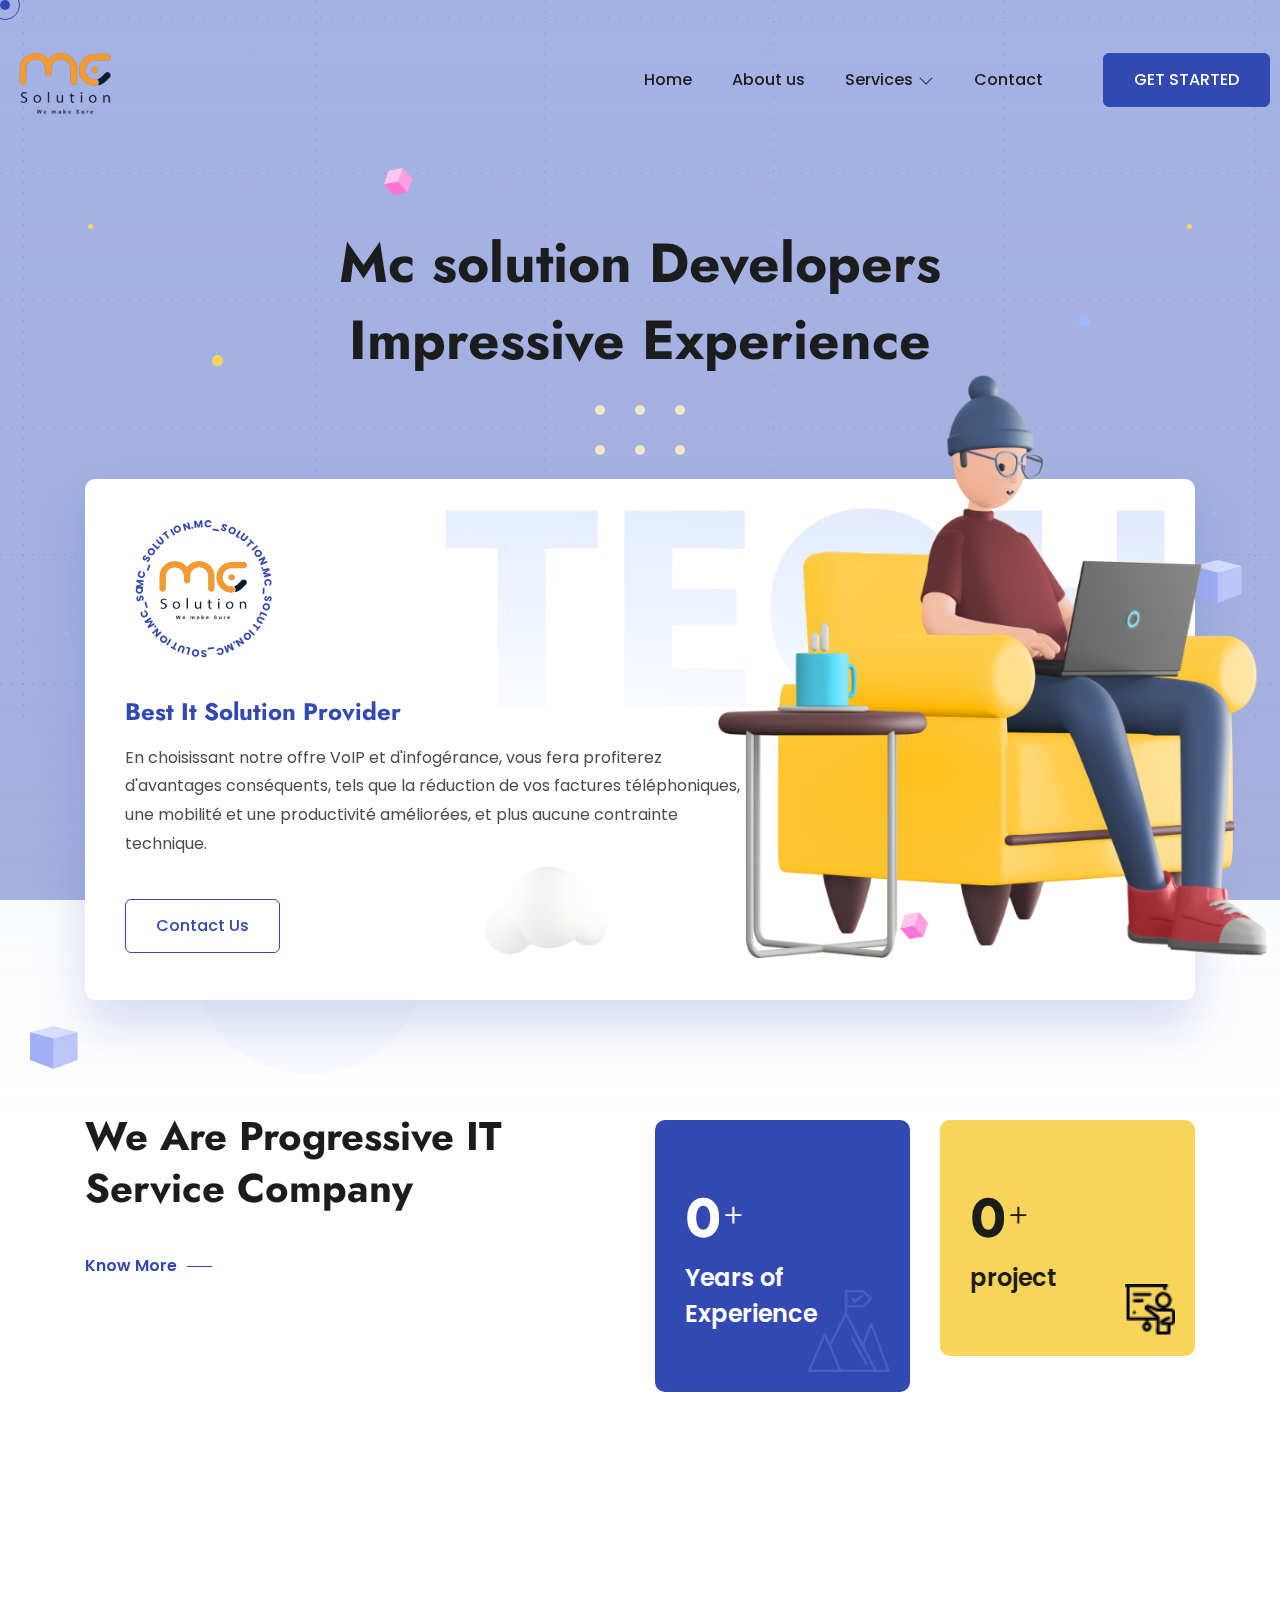
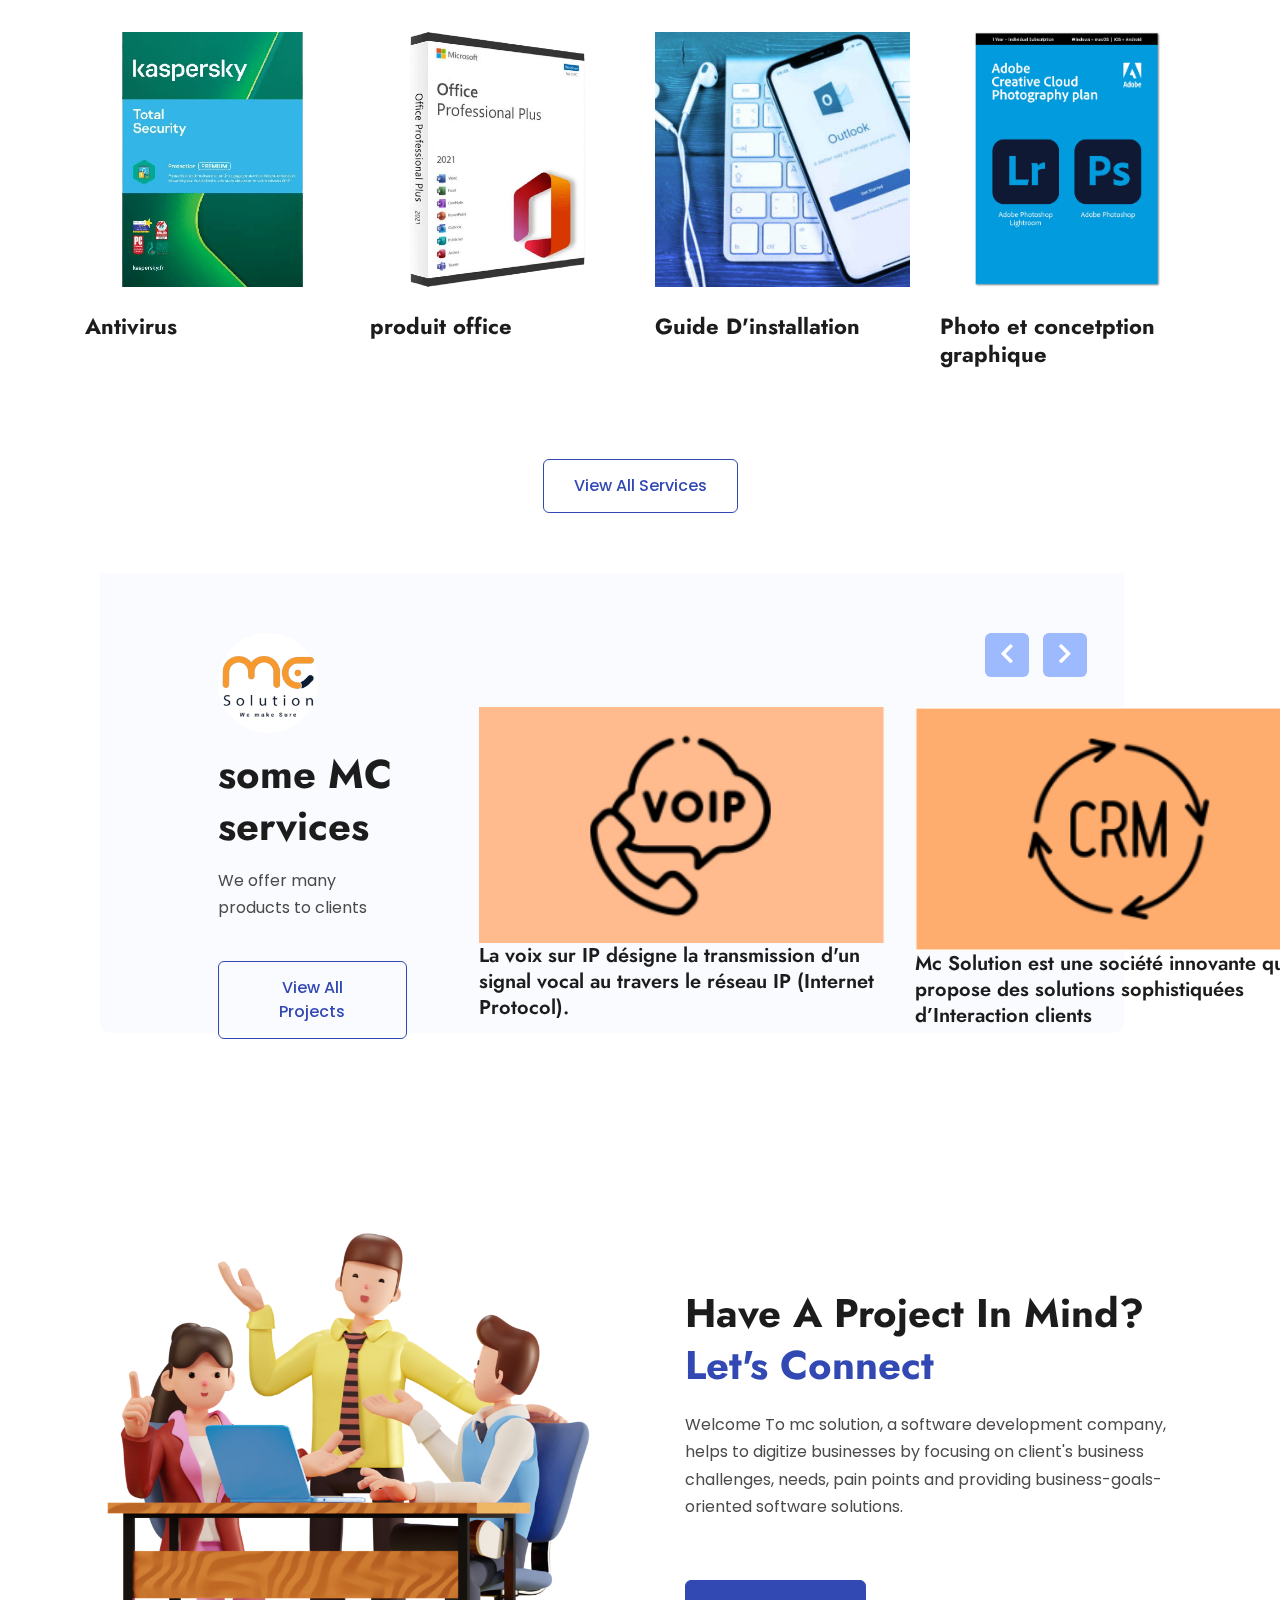
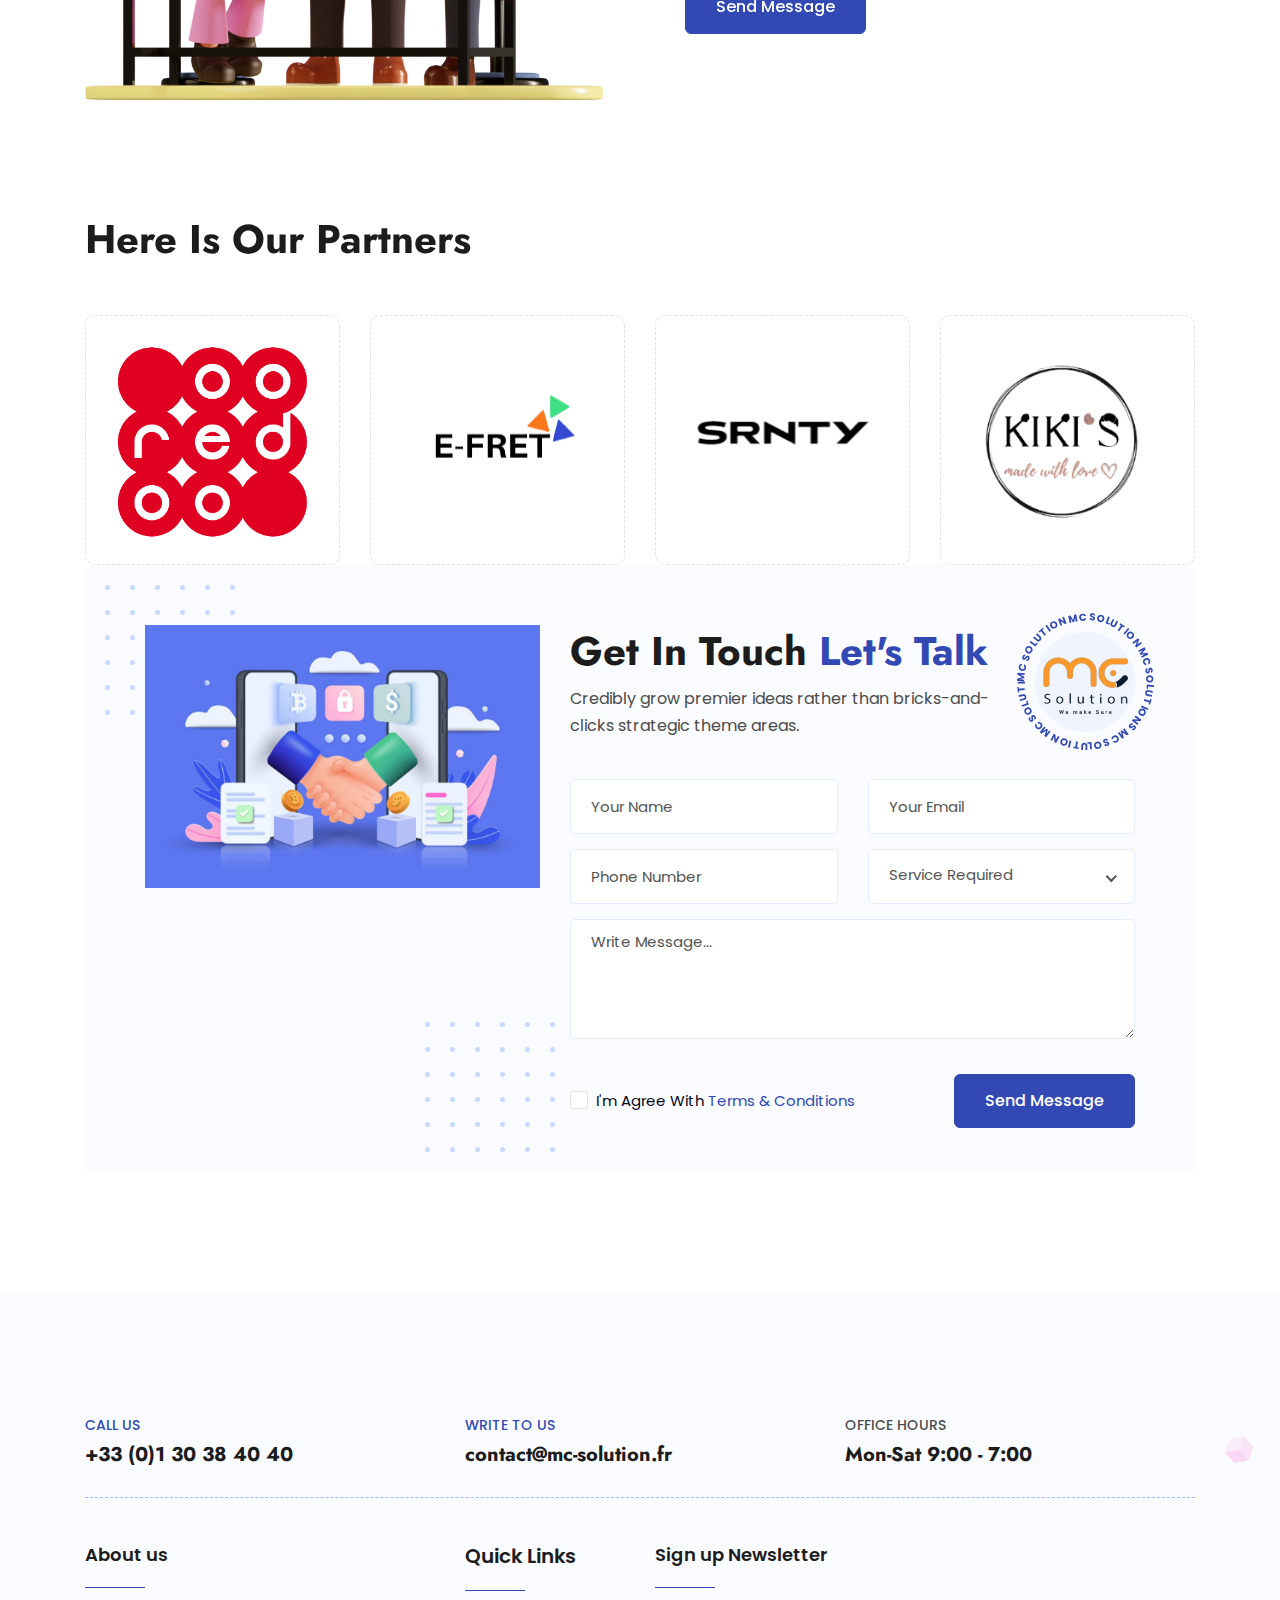
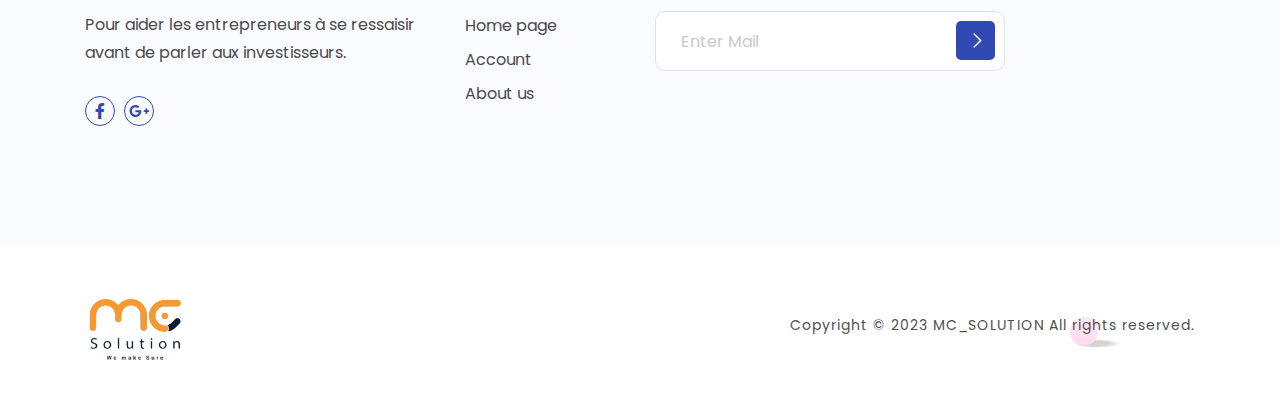
==== commit 55767e01: "title" ====
--- a/index.html
+++ b/index.html
@@ -4,7 +4,7 @@
     <meta charset="UTF-8">
     <meta name="viewport" content="width=device-width, initial-scale=1.0">
     <meta http-equiv="X-UA-Compatible" content="ie=edge">
-    <title>MC solution</title>
+    <title>MC Solution</title>
     <link rel="preconnect" href="https://fonts.googleapis.com">
     <link rel="preconnect" href="https://fonts.gstatic.com" crossorigin>
     <link href="https://fonts.googleapis.com/css2?family=Jost:ital,wght@0,100;0,200;0,300;0,400;0,500;0,600;0,700;0,800;0,900;1,100;1,200;1,300;1,400;1,500;1,600;1,700;1,800;1,900&family=Poppins:ital,wght@0,100;0,200;0,300;0,400;0,500;0,600;0,700;0,800;0,900;1,100;1,200;1,300;1,400;1,500;1,600;1,700;1,800;1,900&display=swap" rel="stylesheet">
